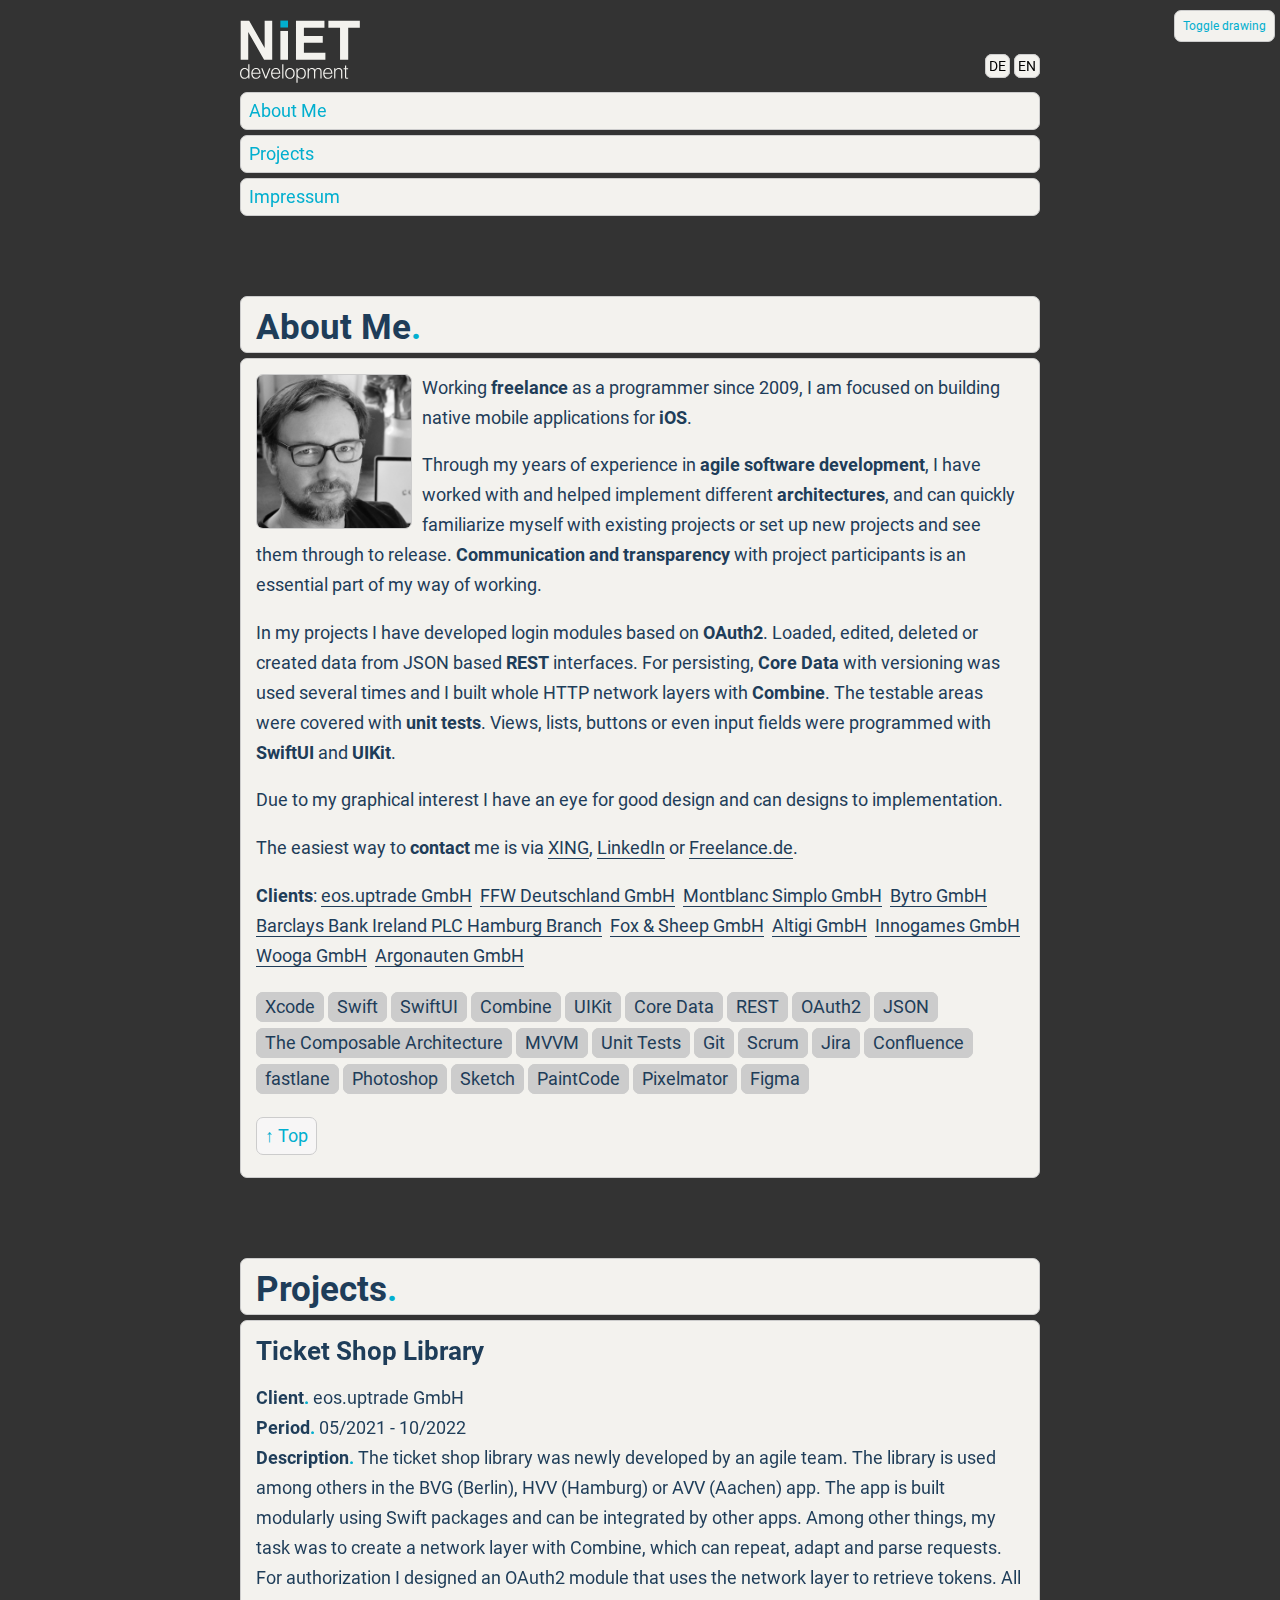
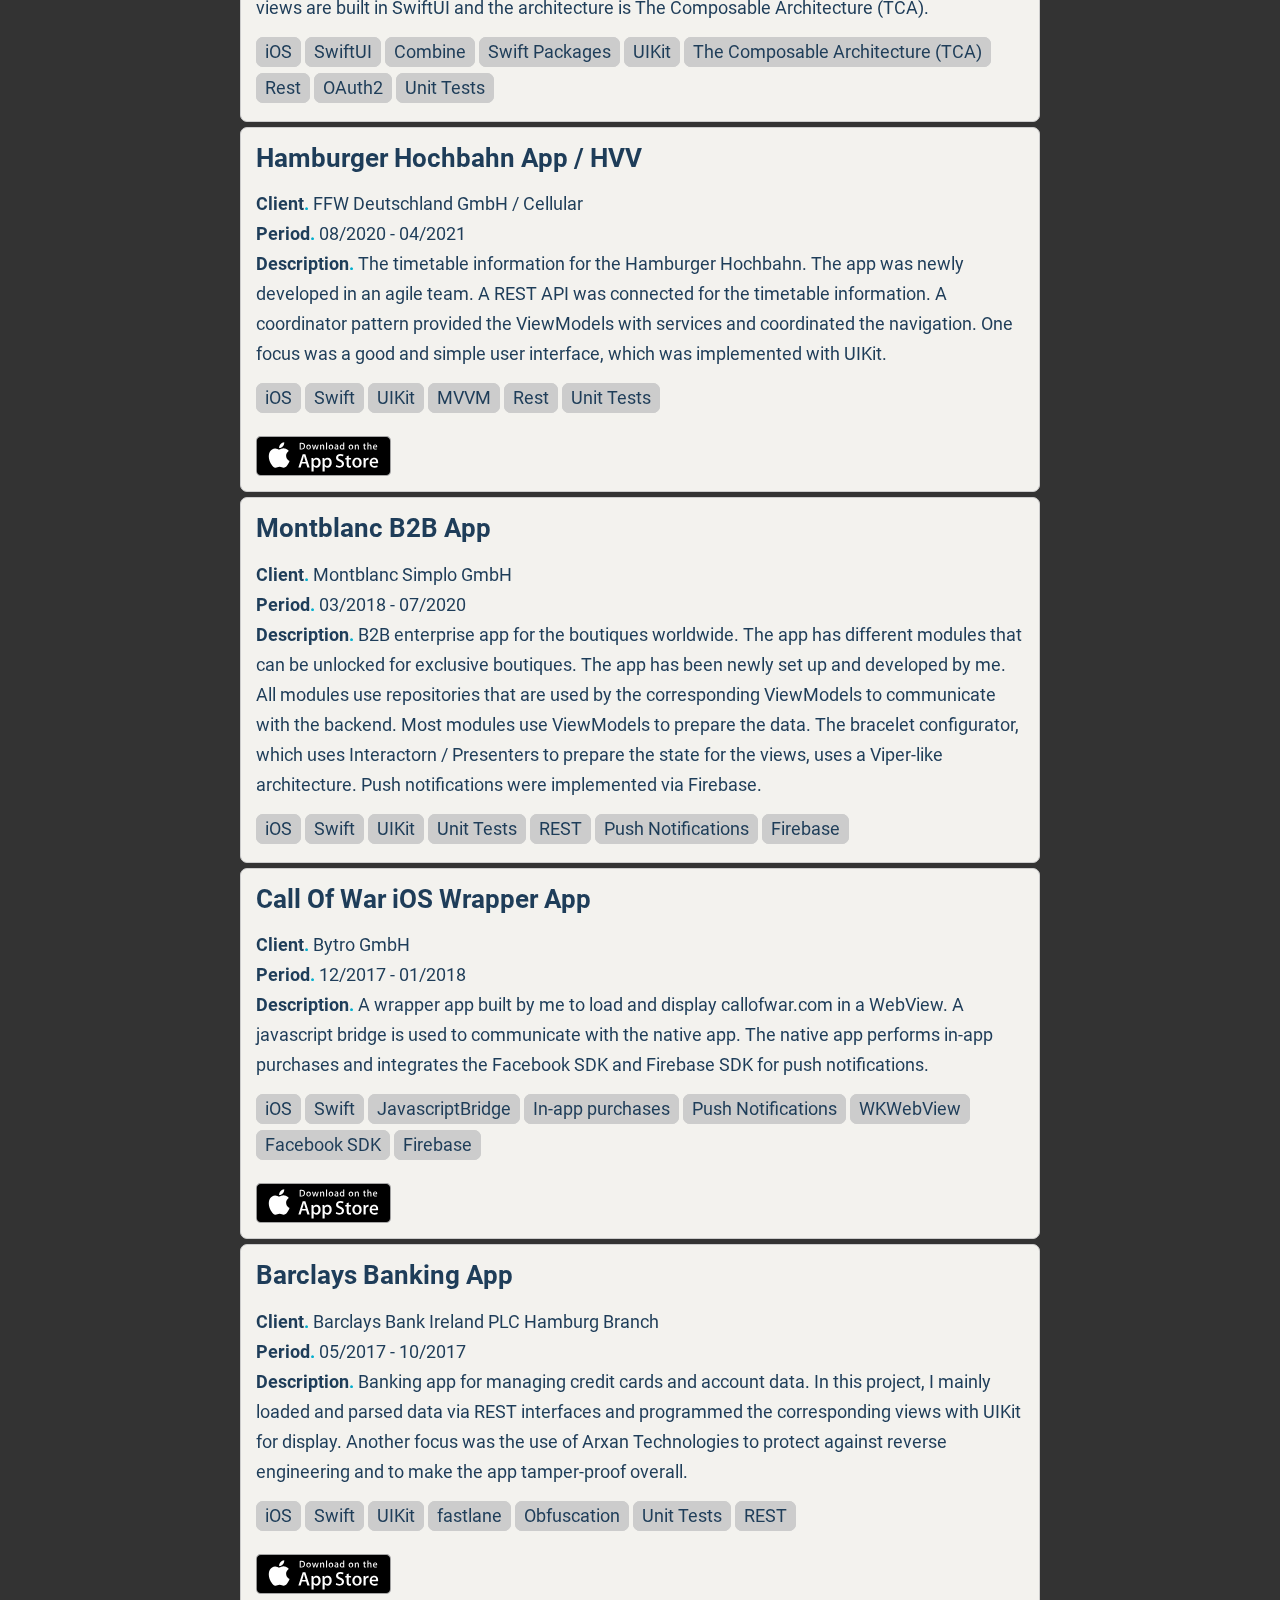
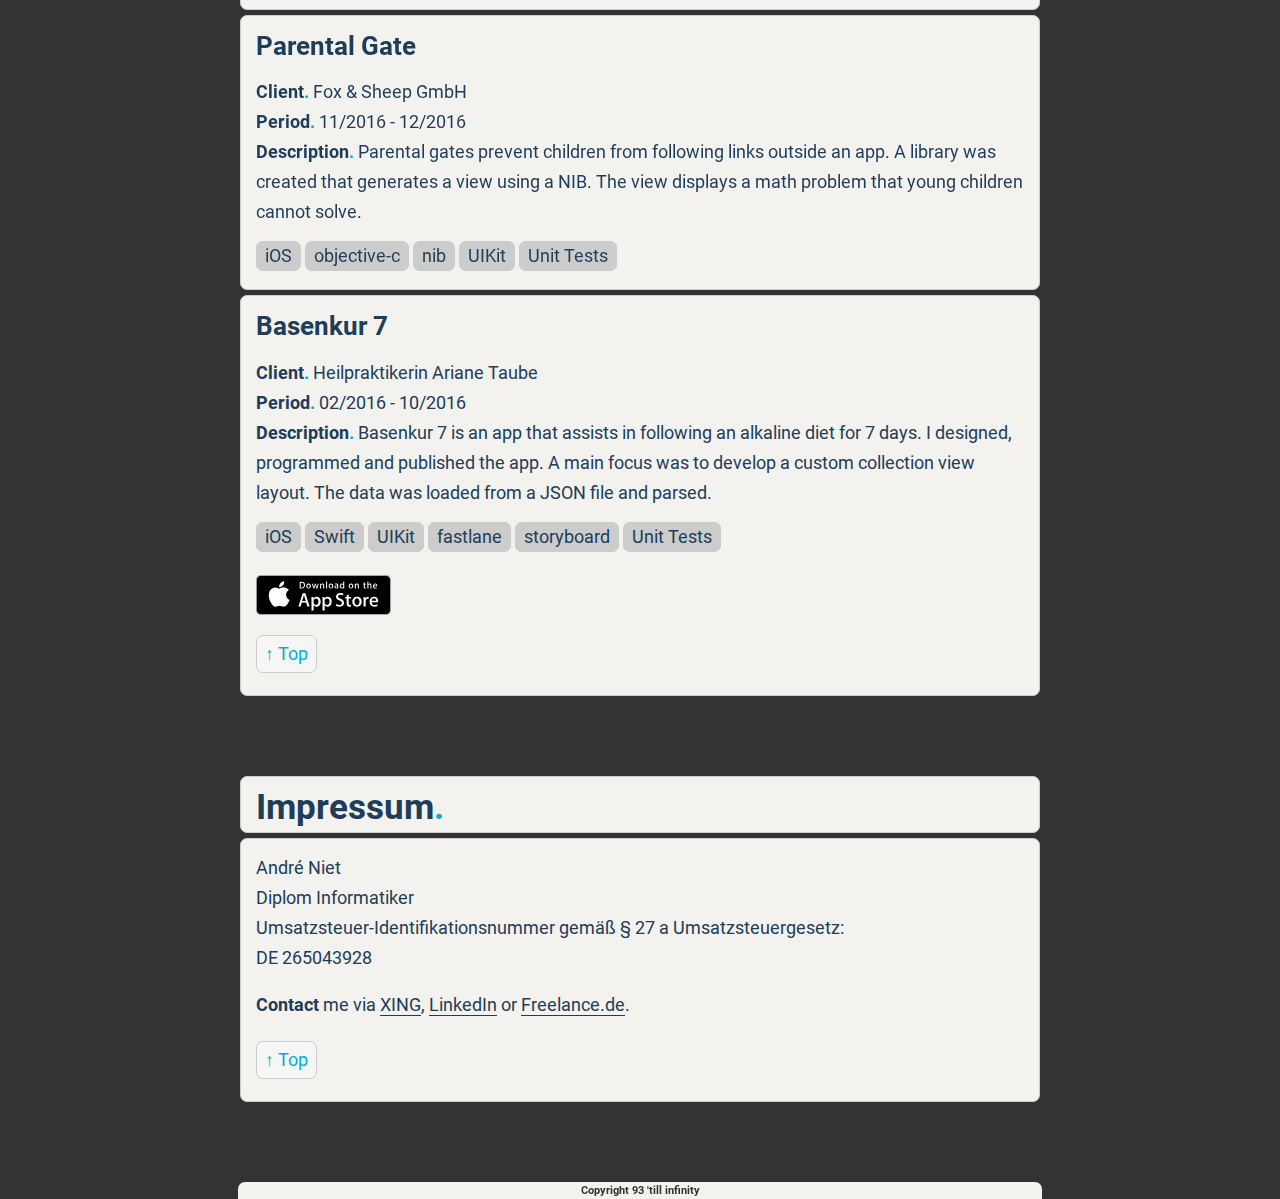
==== index_en.html @ 19b7b57a "Complete website commit" ====
<!DOCTYPE html>
<html lang="en">
    <head>
        <meta charset="UTF-8" />
        <meta name="viewport" content="width=device-width, initial-scale=1, maximum-scale=1, user-scalable = no" />
        <meta name="format-detection" content="telephone=no"/>
        <meta http-equiv="Cache-Control" content="no-cache, no-store, must-revalidate" />
        <meta http-equiv="Pragma" content="no-cache" />
        <meta http-equiv="Expires" content="0" />
        <title>André Niet - iOS Developer - Freelancer</title>
        <script src="javascript/mdetect.js"></script>
        <script src="javascript/modernizr.js"></script>
        <script src="javascript/mywebsite.js"></script>
        <link rel="stylesheet" media="screen" href="css/normalize.css" />
        <link rel="stylesheet" media="screen" href="css/main2023.css" />
        <link rel="apple-touch-icon" sizes="180x180" href="favicon/apple-touch-icon.png">
        <link rel="icon" type="image/png" sizes="32x32" href="favicon/favicon-32x32.png">
        <link rel="icon" type="image/png" sizes="16x16" href="favicon/favicon-16x16.png">
        <link rel="manifest" href="favicon/site.webmanifest">
    </head>
    <body>
        <div id="bg">
            <div id="hcenter_bg">
                <img src="img/background_wheelie.jpg" alt="Background image with skateboarder" />
            </div>
        </div>
        <canvas></canvas>

        <div id="content">
            <a href="#" id="toggle_drawing_button" class="border">Toggle drawing</a>
            <div id="main">
                <a href="index.html">
                    <div id="logo"><img src="./img/logo-andre-niet.svg" alt="Logo André Niet" /></div>
                </a>
                <div id="icons">
                    <a href="./index.html"> <span class="icon border language">DE</span></a>
                    <a href="./index_en.html"> <span class="icon border language">EN</span></a>
                </div>
                <nav>
                    <ul>
                        <li><a href="#about_me" class="main_button border">About Me</a></li>
                        <li><a href="#projects" class="main_button border">Projects</a></li>
                        <li><a href="#impressum" class="main_button border">Impressum</a></li>
                    </ul>
                </nav>
                <div id="sections">
                    <section id="about_me" class="border">
                        <h1>About Me<span class="blue">.</span></h1>
                    </section>
                    <div class="content border">
                        <div><img class="photo border" src="img/photo.jpg" alt="Photo" /></div>
                        Working <b>freelance</b> as a programmer since 2009, I am focused on building native mobile applications for <b>iOS</b>.
                        <p>
                            Through my years of experience in <b>agile software development</b>, I have worked with and helped implement different <b>architectures</b>, and can quickly familiarize myself with existing projects or set up new projects and see them through to release. <b>Communication and transparency</b> with project participants is an essential part of my way of working.
                        </p>
                        <p></p>
                       In my projects I have developed login modules based on <b>OAuth2</b>. Loaded, edited, deleted or created data from JSON based <b>REST</b> interfaces. For persisting, <b>Core Data</b> with versioning was used several times and I built whole HTTP network layers with <b>Combine</b>. The testable areas were covered with <b>unit tests</b>. Views, lists, buttons or even input fields were programmed with <B>SwiftUI</B> and <b>UIKit</b>.
                       <p>Due to my graphical interest I have an eye for good design and can designs to implementation.</p>
                       <p>The easiest way to <b>contact</b> me is via <a href="https://www.xing.com/profile/Andre_Niet" target="blank">XING</a>, <a href="https://www.linkedin.com/in/andré-niet/" target="blank">LinkedIn</a> or <a href="https://www.freelance.de/Freiberufler/124877-iOS-Developer" target="blank">Freelance.de</a>.</p>
                        <p>
                            <b>Clients</b>: <a href="https://www.eos-uptrade.de/" target="blank">eos.uptrade GmbH</a>&nbsp; <a href="https://ffw.com/" target="blank">FFW Deutschland GmbH</a>&nbsp;
                            <a href="https://www.montblanc.com/" target="blank">Montblanc Simplo GmbH</a>&nbsp; <a href="https://www.bytro.com/" target="blank">Bytro GmbH</a>&nbsp;
                            <a href="https://www.barclaycard.de/" target="blank">Barclays Bank Ireland PLC Hamburg Branch</a>&nbsp; <a href="https://www.foxandsheep.com/" target="blank">Fox & Sheep GmbH</a>&nbsp;
                            <a href="https://www.goodgamestudios.com/" target="blank">Altigi GmbH</a>&nbsp; <a href="https://www.innogames.de" target="blank">Innogames GmbH</a>&nbsp;
                            <a href="https://www.wooga.de" target="blank">Wooga GmbH</a>&nbsp; <a href="https://www.argonauten.de" target="_blank">Argonauten GmbH</a>&nbsp;
                        </p>

                        <p class="line-height-tags">
                            <span class="tag border">Xcode</span>
                            <span class="tag border">Swift</span>
                            <span class="tag border">SwiftUI</span>
                            <span class="tag border">Combine</span>
                            <span class="tag border">UIKit</span>
                            <span class="tag border">Core Data</span>
                            <span class="tag border">REST</span>
                            <span class="tag border">OAuth2</span>
                            <span class="tag border">JSON</span>
                            <span class="tag border">The Composable Architecture</span>
                            <span class="tag border">MVVM</span>
                            <span class="tag border">Unit Tests</span>
                            <span class="tag border">Git</span>
                            <span class="tag border">Scrum</span>
                            <span class="tag border">Jira</span>
                            <span class="tag border">Confluence</span>
                            <span class="tag border">fastlane</span>
                            <span class="tag border">Photoshop</span>
                            <span class="tag border">Sketch</span>
                            <span class="tag border">PaintCode</span>
                            <span class="tag border">Pixelmator</span>
                            <span class="tag border">Figma</span>
                        </p>

                        <div class="back_nav">
                            <a href="#" class="back_button border">&uarr; Top</a>
                        </div>
                    </div>

                    <section id="projects" class="border">
                        <h1>Projects<span class="blue">.</span></h1>
                    </section>
                    <div class="content border">
                        <h2>Ticket Shop Library</h2>
                        <p></p>
                        <div>
                            <b>Client<span class="blue">.</span></b> eos.uptrade GmbH
                        </div>
                        <div>
                            <b>Period<span class="blue">.</span></b> 05/2021 - 10/2022
                        </div>
                        <div>
                            <b>Description<span class="blue">.</span></b> The ticket shop library was newly developed by an agile team. The library is used among others in the BVG (Berlin), HVV (Hamburg) or AVV (Aachen) app. The app is built modularly using Swift packages and can be integrated by other apps. Among other things, my task was to create a network layer with Combine, which can repeat, adapt and parse requests. For authorization I designed an OAuth2 module that uses the network layer to retrieve tokens. All views are built in SwiftUI and the architecture is The Composable Architecture (TCA). 
                        </div>
                        <span class="line-height-tags">
                            <span class="tag border">iOS</span>
                            <span class="tag border">SwiftUI</span>
                            <span class="tag border">Combine</span>
                            <span class="tag border">Swift Packages</span>
                            <span class="tag border">UIKit</span>
                            <span class="tag border">The Composable Architecture (TCA)</span>
                            <span class="tag border">Rest</span>
                            <span class="tag border">OAuth2</span>
                            <span class="tag border">Unit Tests</span>
                        </span>
                    </div>
                    <div class="content border">
                        <h2>Hamburger Hochbahn App / HVV</h2>
                        <p></p>
                        <div>
                            <b>Client<span class="blue">.</span></b> FFW Deutschland GmbH / Cellular
                        </div>
                        <div>
                            <b>Period<span class="blue">.</span></b> 08/2020 - 04/2021
                        </div>
                        <div>
                            <b>Description<span class="blue">.</span></b> The timetable information for the Hamburger Hochbahn. The app was newly developed in an agile team. A REST API was connected for the timetable information. A coordinator pattern provided the ViewModels with services and coordinated the navigation. One focus was a good and simple user interface, which was implemented with UIKit.
                        </div>
                        <span class="line-height-tags">
                            <span class="tag border">iOS</span>
                            <span class="tag border">Swift</span>
                            <span class="tag border">UIKit</span>
                            <span class="tag border">MVVM</span>
                            <span class="tag border">Rest</span>
                            <span class="tag border">Unit Tests</span>
                        </span>
                        <a href="https://apps.apple.com/de/app/hvv-hamburg-bus-bahn/id501995569" target="_blank" class="app-store-image">
                            <img src="img/Download_on_the_App_Store_Badge_US-UK_135x40.svg" width="135" height="40" alt="App Store Badge" />
                        </a>
                    </div>
                    <div class="content border">
                        <h2>Montblanc B2B App</h2>
                        <p></p>
                        <div>
                            <b>Client<span class="blue">.</span></b> Montblanc Simplo GmbH
                        </div>
                        <div>
                            <b>Period<span class="blue">.</span></b> 03/2018 - 07/2020
                        </div>
                        <div>
                            <b>Description<span class="blue">.</span></b> B2B enterprise app for the boutiques worldwide. The app has different modules that can be unlocked for exclusive boutiques. The app has been newly set up and developed by me. All modules use repositories that are used by the corresponding ViewModels to communicate with the backend. Most modules use ViewModels to prepare the data. The bracelet configurator, which uses Interactorn / Presenters to prepare the state for the views, uses a Viper-like architecture. Push notifications were implemented via Firebase.
                        </div>
                        <span class="line-height-tags">
                            <span class="tag border">iOS</span>
                            <span class="tag border">Swift</span>
                            <span class="tag border">UIKit</span>
                            <span class="tag border">Unit Tests</span>
                            <span class="tag border">REST</span>
                            <span class="tag border">Push Notifications</span>
                            <span class="tag border">Firebase</span>
                        </span>
                    </div>
                    <div class="content border">
                        <h2>Call Of War iOS Wrapper App</h2>
                        <p></p>
                        <div>
                            <b>Client<span class="blue">.</span></b> Bytro GmbH
                        </div>
                        <div>
                            <b>Period<span class="blue">.</span></b> 12/2017 - 01/2018
                        </div>
                        <div>
                            <b>Description<span class="blue">.</span></b> A wrapper app built by me to load and display callofwar.com in a WebView. A javascript bridge is used to communicate with the native app. The native app performs in-app purchases and integrates the Facebook SDK and Firebase SDK for push notifications.
                        </div>
                        <span class="line-height-tags">
                            <span class="tag border">iOS</span>
                            <span class="tag border">Swift</span>
                            <span class="tag border">JavascriptBridge</span>
                            <span class="tag border">In-app purchases</span>
                            <span class="tag border">Push Notifications</span>
                            <span class="tag border">WKWebView</span>
                            <span class="tag border">Facebook SDK</span>
                            <span class="tag border">Firebase</span>
                        </span>
                        <a href="https://apps.apple.com/gb/app/call-of-war-1942-multiplayer/id1331030677" target="_blank" class="app-store-image">
                            <img src="img/Download_on_the_App_Store_Badge_US-UK_135x40.svg" width="135" height="40" alt="App Store Badge" />
                        </a>
                    </div>
                    <div class="content border">
                        <h2>Barclays Banking App</h2>
                        <p></p>
                        <div>
                            <b>Client<span class="blue">.</span></b> Barclays Bank Ireland PLC Hamburg Branch
                        </div>
                        <div>
                            <b>Period<span class="blue">.</span></b> 05/2017 - 10/2017
                        </div>
                        <div>
                            <b>Description<span class="blue">.</span></b> Banking app for managing credit cards and account data. In this project, I mainly loaded and parsed data via REST interfaces and programmed the corresponding views with UIKit for display. Another focus was the use of Arxan Technologies to protect against reverse engineering and to make the app tamper-proof overall.
                        </div>
                        <span class="line-height-tags">
                            <span class="tag border">iOS</span>
                            <span class="tag border">Swift</span>
                            <span class="tag border">UIKit</span>
                            <span class="tag border">fastlane</span>
                            <span class="tag border">Obfuscation</span>
                            <span class="tag border">Unit Tests</span>
                            <span class="tag border">REST</span>
                        </span>
                        <a href="https://apps.apple.com/de/app/barclays-privatkunden/id868737672" target="_blank" class="app-store-image">
                            <img src="img/Download_on_the_App_Store_Badge_US-UK_135x40.svg" width="135" height="40" alt="App Store Badge" />
                        </a>
                    </div>
                    <div class="content border">
                        <h2>Parental Gate</h2>
                        <p></p>
                        <div>
                            <b>Client<span class="blue">.</span></b> Fox & Sheep GmbH
                        </div>
                        <div>
                            <b>Period<span class="blue">.</span></b> 11/2016 - 12/2016
                        </div>
                        <div>
                            <b>Description<span class="blue">.</span></b> Parental gates prevent children from following links outside an app. A library was created that generates a view using a NIB. The view displays a math problem that young children cannot solve.
                        </div>
                        <span class="line-height-tags">
                            <span class="tag border">iOS</span>
                            <span class="tag border">objective-c</span>
                            <span class="tag border">nib</span>
                            <span class="tag border">UIKit</span>
                            <span class="tag border">Unit Tests</span>
                        </span>
                    </div>
                    <div class="content border">
                        <h2>Basenkur 7</h2>
                        <p></p>
                        <div>
                            <b>Client<span class="blue">.</span></b> Heilpraktikerin Ariane Taube
                        </div>
                        <div>
                            <b>Period<span class="blue">.</span></b> 02/2016 - 10/2016
                        </div>
                        <div>
                            <b>Description<span class="blue">.</span></b> Basenkur 7 is an app that assists in following an alkaline diet for 7 days. I designed, programmed and published the app. A main focus was to develop a custom collection view layout. The data was loaded from a JSON file and parsed.
                        </div>
                        <span class="line-height-tags">
                            <span class="tag border">iOS</span>
                            <span class="tag border">Swift</span>
                            <span class="tag border">UIKit</span>
                            <span class="tag border">fastlane</span>
                            <span class="tag border">storyboard</span>
                            <span class="tag border">Unit Tests</span>
                        </span>
                        <a href="https://itunes.apple.com/de/app/basenkur-7/id1143536362?mt=8" target="_blank" class="app-store-image">
                            <img src="img/Download_on_the_App_Store_Badge_US-UK_135x40.svg" width="135" height="40" alt="App Store Badge" />
                        </a>
                        <div class="back_nav">
                            <a href="#" class="back_button border">&uarr; Top</a>
                        </div>
                    </div>
                    <section id="impressum" class="border">
                        <h1>Impressum<span class="blue">.</span></h1>
                    </section>
                    <div class="content border">
                        André Niet<br />
                        Diplom Informatiker<br />
                        Umsatzsteuer-Identifikationsnummer gemäß § 27 a Umsatzsteuergesetz:<br />
                        DE 265043928<br />
                        <p><b>Contact</b> me via <a href="https://www.xing.com/profile/Andre_Niet" target="blank">XING</a>, <a href="https://www.linkedin.com/in/andré-niet/" target="blank">LinkedIn</a> or <a href="https://www.freelance.de/Freiberufler/124877-iOS-Developer" target="blank">Freelance.de</a>.</p>
                        <div class="back_nav">
                            <a href="#" class="back_button border">&uarr; Top</a>
                        </div>
                    </div>
                    <div class="fill_up"></div>
                </div>
            </div>
        </div>
        <footer>
            <div>Copyright 93 'till infinity</div>
        </footer>
    </body>
</html>
---- css/main2023.css ----
/* roboto-regular - latin */
@font-face {
  font-family: 'Roboto';
  font-style: normal;
  font-weight: 400;
  src: local(''),
       url('../fonts/roboto-v30-latin-regular.woff2') format('woff2'), /* Chrome 26+, Opera 23+, Firefox 39+ */
       url('../fonts/roboto-v30-latin-regular.woff') format('woff'); /* Chrome 6+, Firefox 3.6+, IE 9+, Safari 5.1+ */
}
/* roboto-700 - latin */
@font-face {
  font-family: 'Roboto';
  font-style: normal;
  font-weight: 700;
  src: local(''),
       url('../fonts/roboto-v30-latin-700.woff2') format('woff2'), /* Chrome 26+, Opera 23+, Firefox 39+ */
       url('../fonts/roboto-v30-latin-700.woff') format('woff'); /* Chrome 6+, Firefox 3.6+, IE 9+, Safari 5.1+ */
}

html, body {
	font-family: -apple-system, BlinkMacSystemFont, "Roboto", sans-serif;
	font-size: 105%;
	margin: 0;
	padding: 0;
	color: #1e3d59; 
	background-color: #333;
	scroll-behavior: smooth;
}

body {
	min-height: 100%;
	height: 100%;	
	display: none;
	text-align: center;
}

body.show {
	display: block;
}


ul, h1, h2, h3 {
	margin: 0;
	padding: 0;
}

h1, h2, h3 {
	font-weight: 600;
}

h3 {
	color: #02AFCF;
}

li {
	list-style: none;	
}   

a {
	text-decoration: none;
	white-space:nowrap;
}  

nav {
	position: relative;
	display: block;
	margin-top: 0px;
}

canvas {
	position: fixed;
	display: block;
	top: 0px;
	left: 0px;
}

hr {
	clear: left;
    border-top: 1px solid #CCCCCC;
    border-bottom: 1px solid #F2F2F2;
    border-width: 1px 0;
}

/***********/
/* Layout  */
/***********/

#bg {
	position:fixed;
	top:0;
	left:0;
	overflow:hidden;
	width:100%;
	height:100%;
}

#hcenter_bg {
	position:absolute;
	overflow:hidden;
	width:200%;
	height:100%;
	left:-50%;
}

#bg img {
	display:block;
	padding:0;
	margin:0;
	border:0;
	min-width:50%;
	min-height: 100%;
	margin: 0 auto;
	-ms-interpolation-mode:bicubic;
}


/*.fill_up {
	position: relative;
	margin-top: 100%;
	
}*/

#content {
    max-width: 800px;
    margin-left: auto;
    margin-right: auto;
    padding-top: 10px;
    text-align: left;
}

    @media only screen and (max-width: 750px) {
        #content {
            padding: 10px;
        }
    }

#logo img {
	position: relative;
	width: 15%;
	height: auto;
	margin-top: 10px;
}

    @media only screen and (max-width: 750px) {
        #logo img {
            width: 25%;
        }
    }

/***********/
/* UI 	   */
/***********/
.main_button {  
	display: block;
	margin-top: 5px;
	background-color: #f3f2ee;
	cursor: pointer;
	padding: 8px;
	color: #02AFCF;
	font-weight: 500;
	transition: background-color 0.4s ease-out;   
}

.main_button.project_button {
	background-color: #f7f6f6;
	margin-top: 5px;
}

.main_button:hover {
	background-color: #02AFCF;
	color: #f3f2ee;
}

.year {
	float: right;
	color: #f3f2ee;
}

.main_button.selected {
	cursor: default;
}

#toggle_drawing_button {
	display: block;
	position: fixed;
	right: 5px;
	top: 10px;
	background-color: #f3f2ee;
	padding: 8px;
	font-size: 70%;
	color: #02AFCF;
}

.no-canvas #toggle_drawing_button {
	display: none;
}

#toggle_drawing_button:hover {
	background-color: #02AFCF;
	color: #f3f2ee;
}

.content .back_button {
	position: relative;
	margin-bottom: 30px;
	padding: 8px;
	color: #02AFCF;
  	text-shadow: none; /* Prevent inheritance from `body` */
  	background-color: #f7f6f6;
  	border: none;
  	transition: background-color 0.4s ease-out; 
}

.content .back_button:hover {
	border: none;
	text-decoration: none;
	background-color: #02AFCF;
	color: #fff;
}

.content .app-store-image, .content .app-store-image:hover {
	border: none;
	display: block;
	margin-top: 20px;
	height: 40px;
}

.red {
	color: #CF1578;
}

.blue {
	color: #02AFCF;
	
}
.darkgray {
	color: #333;
}

.project-image {
  	transition: opacity 0.3s;
  	opacity: 0;
  	width: 100%;
  	margin-top: 10px;
  	background: #333;
}

.lazy-loaded { 
	opacity: 1; 
}

.project_nav {
	margin-top: 20px;
	margin-bottom: 10px;
	line-height: 100%; 
}

.border, .content .border {
	border-style: solid;
	border-width: 1px;
	border-color: #ccc;
	border-radius: 7px;
}

.photo {
	float: left;
	width: 20%;
	margin-top: 0px;
	margin-right: 10px;
	margin-bottom: 1px;
}

    @media only screen and (max-width: 750px) {
        .photo {
            width: 28%;
        }
    }

.line-height-tags {
	display: block;
	line-height: 36px;
	margin-top: 10px;
}

.tag {
  background-color: #ccc;
  padding: 4px 8px;
  text-align: center;
  white-space:nowrap;
}

/***********/
/* Content */
/***********/
section {
	position: relative;
	margin-top: 80px;
	padding: 15px 15px;
	padding-bottom: 10px;
	line-height: 170%; 
	background-color: #f3f2ee;
}

.content a {
	color: #1E3D59;
	border-bottom: 1px #1f3d59 solid;
	transition: color 0.3s ease-out; 
}

.content a:hover {
	color: #02AFCF;
	border-bottom: 1px #02AFCF solid;
}

footer {
	position: relative;
	background-color: #f3f2ee;
	color: #333;
	max-width: 800px;
	text-align: center;
	font-size: 60%;
	font-weight: 800;
    margin-left: auto;
    margin-right: auto;
    margin-top: 80px;
    padding: 2px;
    border-top-left-radius: 7px;
    border-top-right-radius: 7px;
}

#about_me {
	margin-top: 80px;
}

#sections .content {
	position: relative;
	margin-top: 5px;
	padding: 15px 15px;
	line-height: 170%; 
	background-color: #f3f2ee;
}

.back_nav {
	position: relative;
	margin-top: 25px;
	margin-bottom: 10px;
	font-size: 100%;
	width: 100%;
}

#icons {
	position: relative;
	float: right;
	margin-top: -32px; 
}
@media only screen and (max-width: 750px) {
        #icons {
            margin-top: -32px; 
        }
    }

    #icons a {
    	color: #000;
    	font-size: 90%;
    }

.icon {
	width: 25px;
	height: 25px;
	background-color: #f3f2ee;
	padding: 3px;
}
@media only screen and (max-width: 750px) {
        .icon {
            width: 20px;
            height: 20px;
        }
    }

.icon:hover {
	border-color: #02AFCF;
}

.content a.icon {
	border-bottom: 0;
}

.language {
	font-size: 90%;
}
 

/******************************/
/* Fit page for touch devices */
/******************************/


/*
.mobile .main_button.project_button,
.mobile .main_button.selected,
.mobile .main_button,
.mobile .main_button.selected {
	background-color: #f3f2ee;
	color: #02AFCF;
}
*/

.mobile #content {
	padding: 2%;
}

/*.mobile #bg,
.tablet #bg,*/
.mobile #toggle_drawing_button,
.tablet #toggle_drawing_button {
	display: none;
}
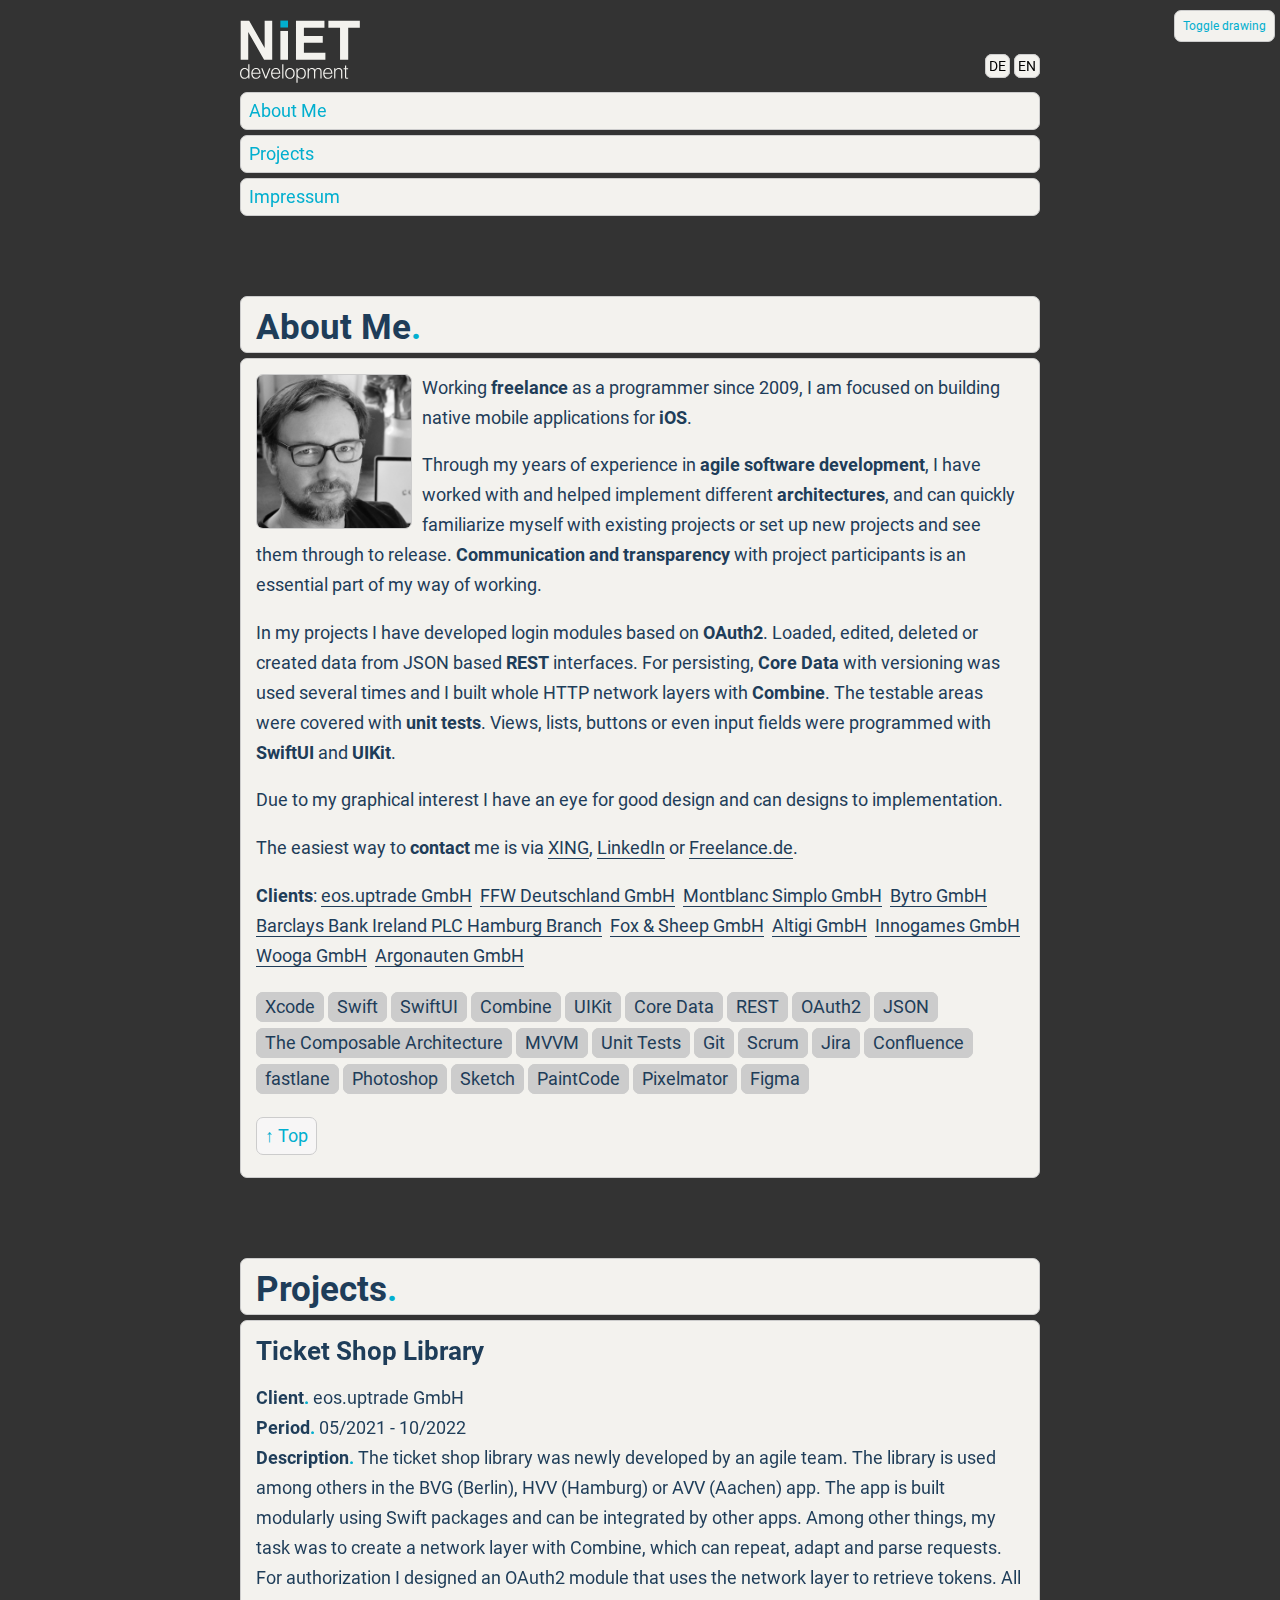
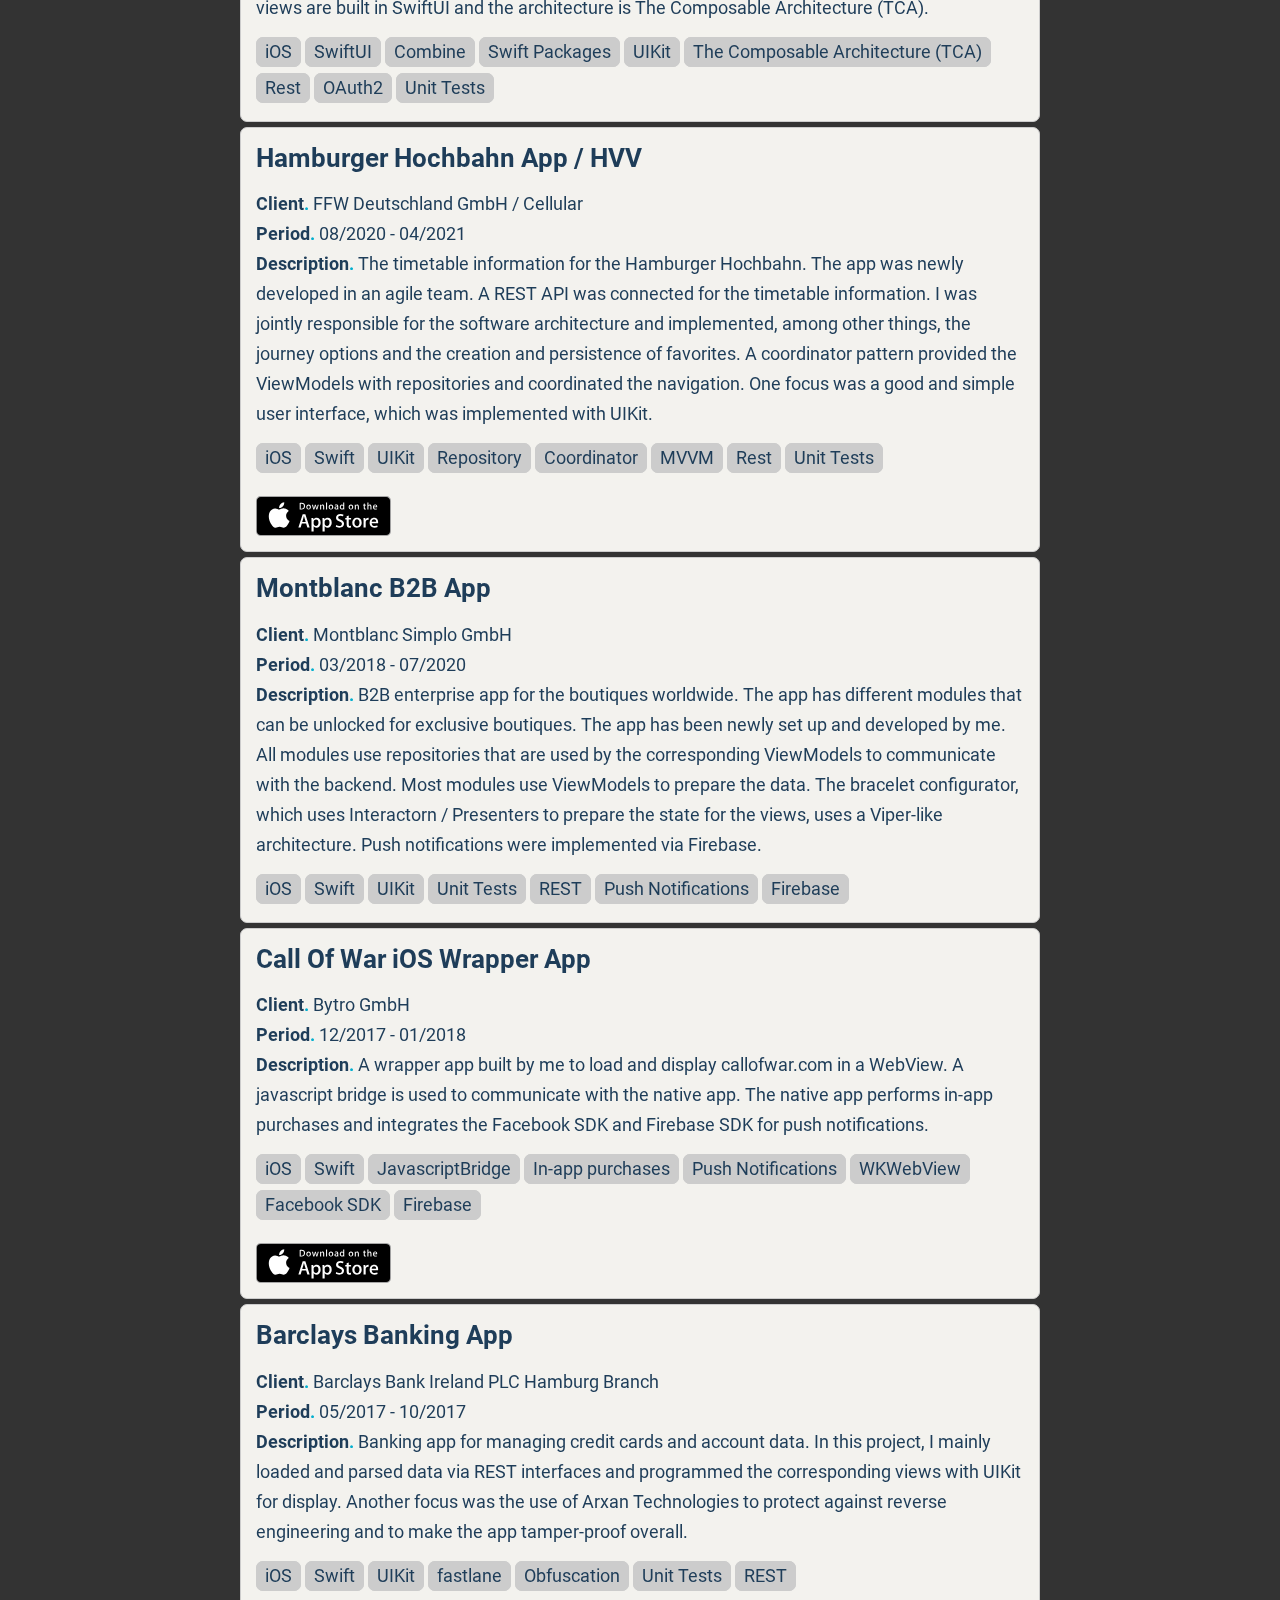
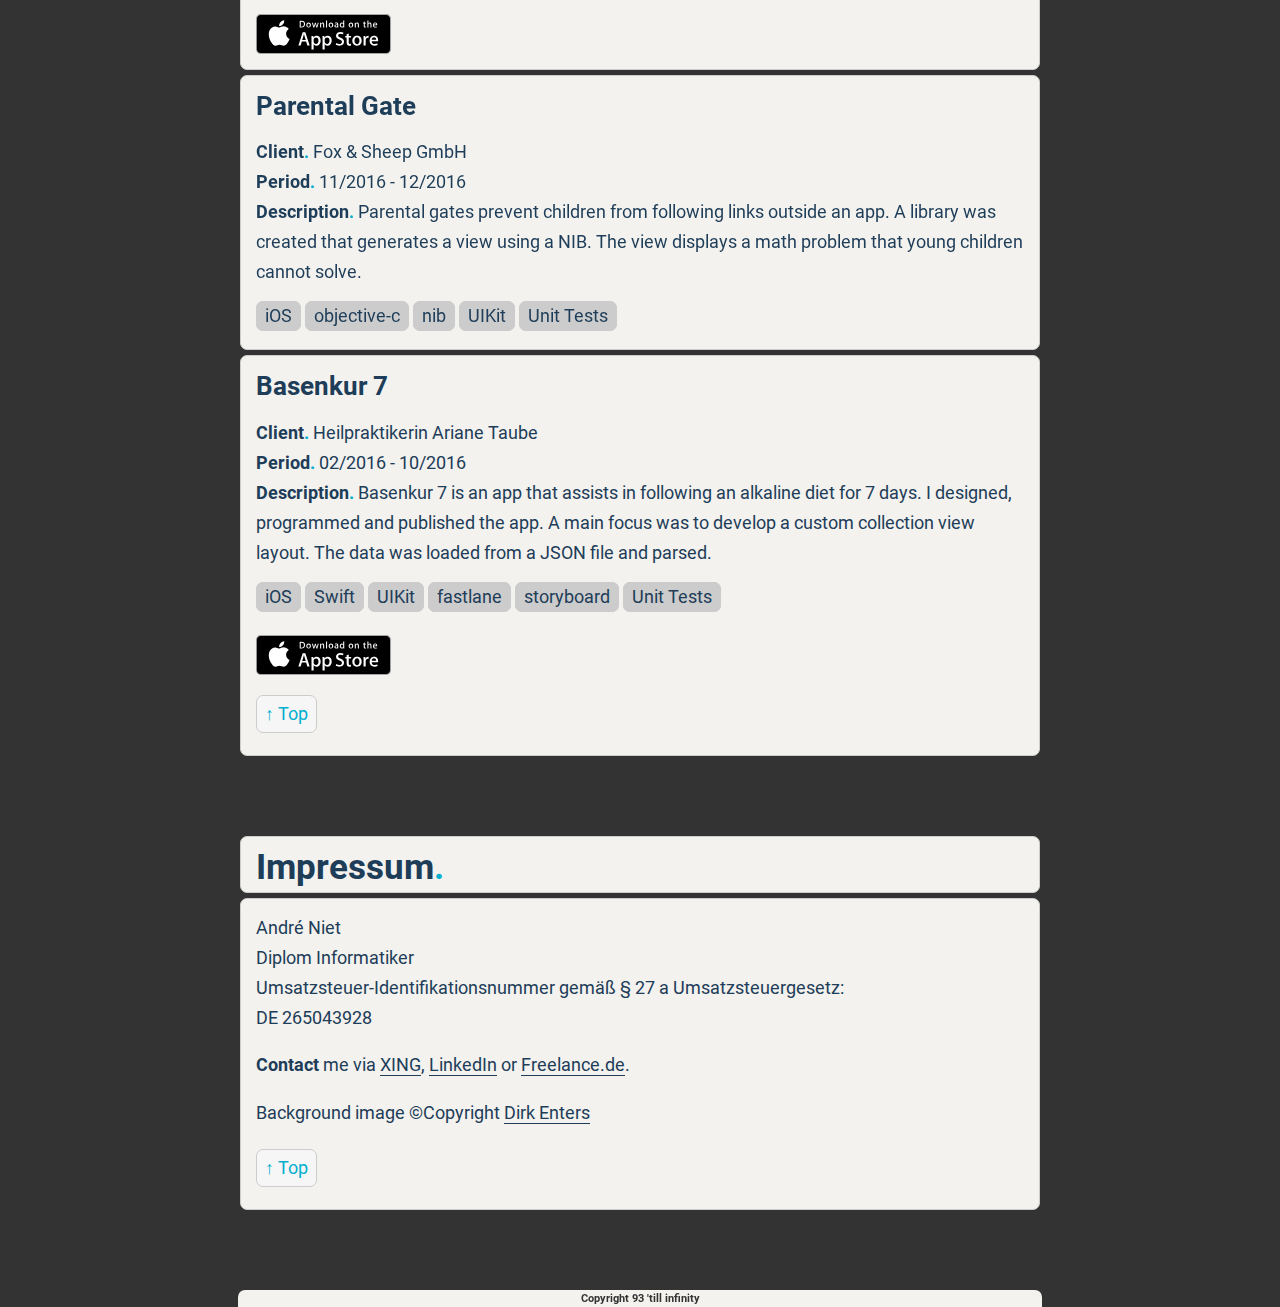
==== commit 1fac49e1: "Text changes" ====
--- a/index_en.html
+++ b/index_en.html
@@ -132,12 +132,14 @@
                             <b>Period<span class="blue">.</span></b> 08/2020 - 04/2021
                         </div>
                         <div>
-                            <b>Description<span class="blue">.</span></b> The timetable information for the Hamburger Hochbahn. The app was newly developed in an agile team. A REST API was connected for the timetable information. A coordinator pattern provided the ViewModels with services and coordinated the navigation. One focus was a good and simple user interface, which was implemented with UIKit.
-                        </div>
-                        <span class="line-height-tags">
-                            <span class="tag border">iOS</span>
-                            <span class="tag border">Swift</span>
-                            <span class="tag border">UIKit</span>
+                            <b>Description<span class="blue">.</span></b> The timetable information for the Hamburger Hochbahn. The app was newly developed in an agile team. A REST API was connected for the timetable information. I was jointly responsible for the software architecture and implemented, among other things, the journey options and the creation and persistence of favorites. A coordinator pattern provided the ViewModels with repositories and coordinated the navigation. One focus was a good and simple user interface, which was implemented with UIKit.
+                        </div>
+                        <span class="line-height-tags">
+                            <span class="tag border">iOS</span>
+                            <span class="tag border">Swift</span>
+                            <span class="tag border">UIKit</span>
+                            <span class="tag border">Repository</span>
+                            <span class="tag border">Coordinator</span>
                             <span class="tag border">MVVM</span>
                             <span class="tag border">Rest</span>
                             <span class="tag border">Unit Tests</span>
@@ -275,6 +277,7 @@
                         Umsatzsteuer-Identifikationsnummer gemäß § 27 a Umsatzsteuergesetz:<br />
                         DE 265043928<br />
                         <p><b>Contact</b> me via <a href="https://www.xing.com/profile/Andre_Niet" target="blank">XING</a>, <a href="https://www.linkedin.com/in/andré-niet/" target="blank">LinkedIn</a> or <a href="https://www.freelance.de/Freiberufler/124877-iOS-Developer" target="blank">Freelance.de</a>.</p>
+                        Background image &copy;Copyright <a href="https://allefarben-foto.com" target="_blank" />Dirk Enters</a>
                         <div class="back_nav">
                             <a href="#" class="back_button border">&uarr; Top</a>
                         </div>
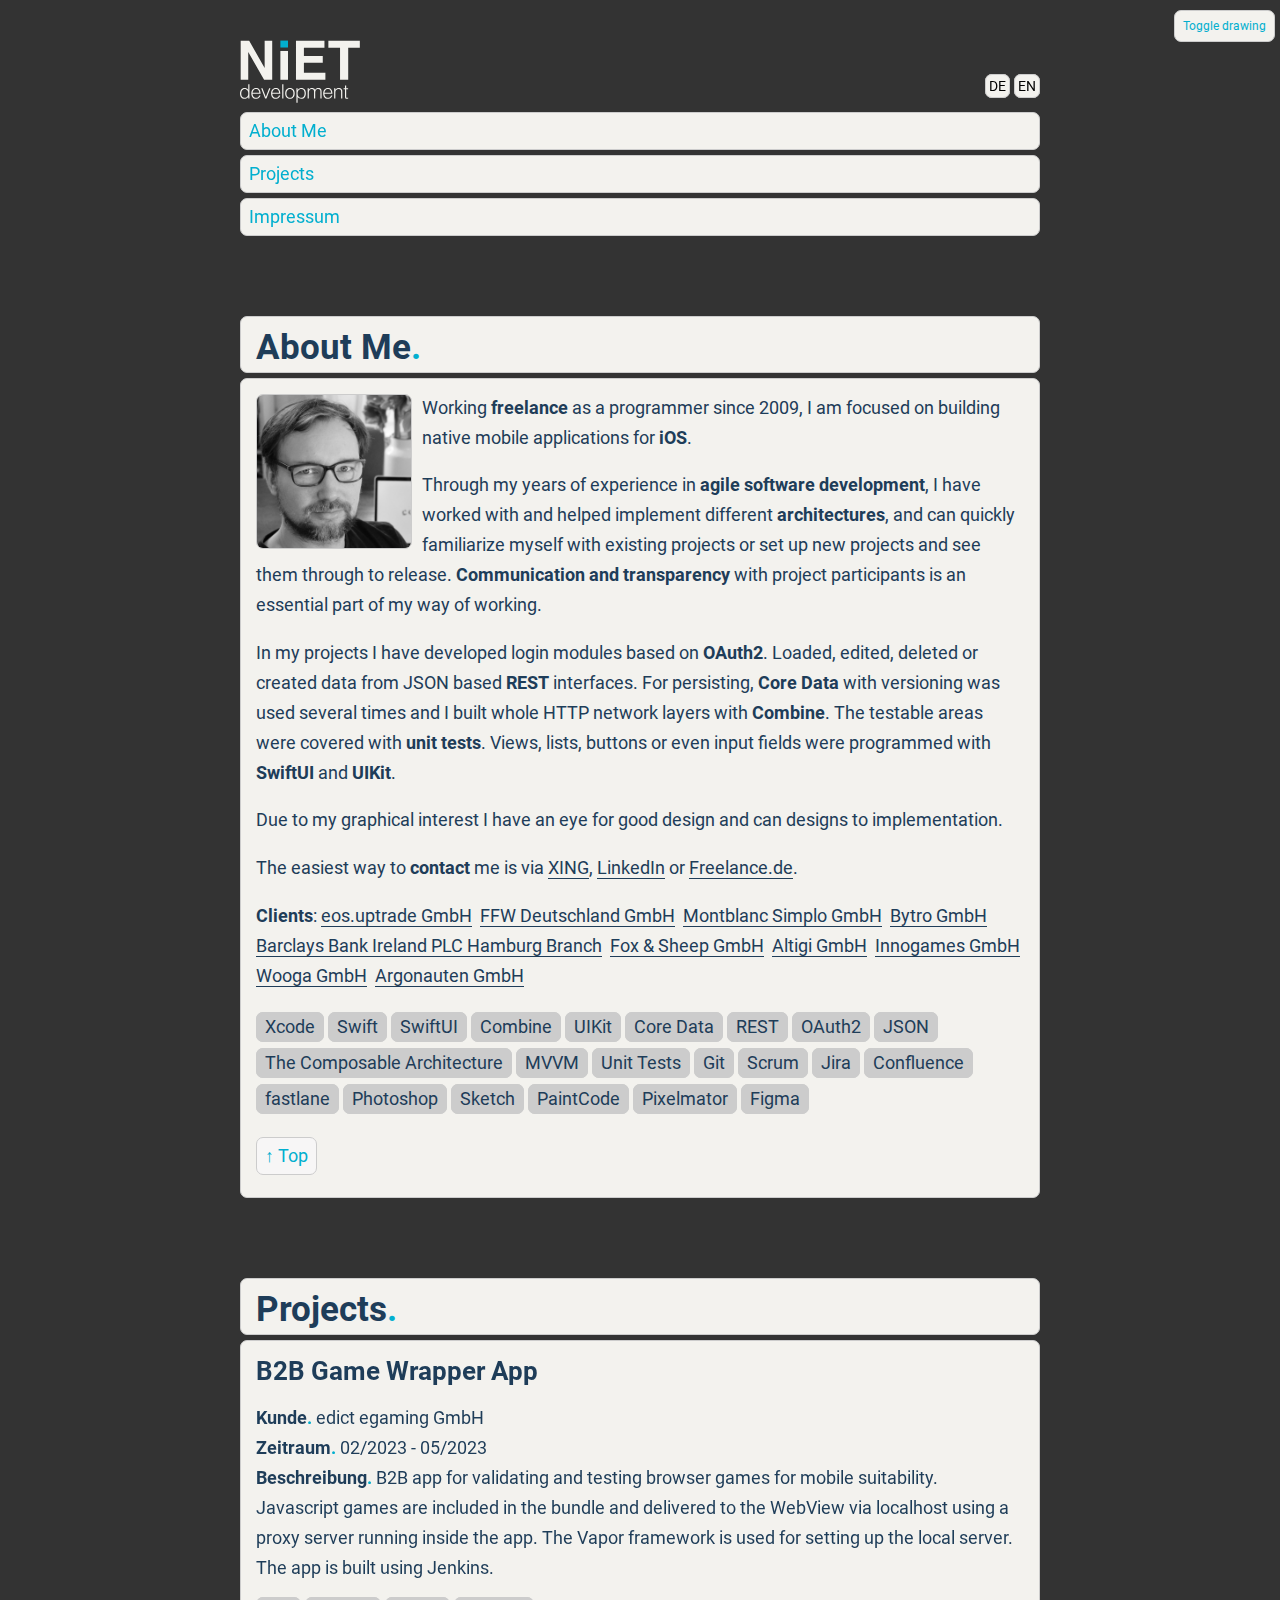
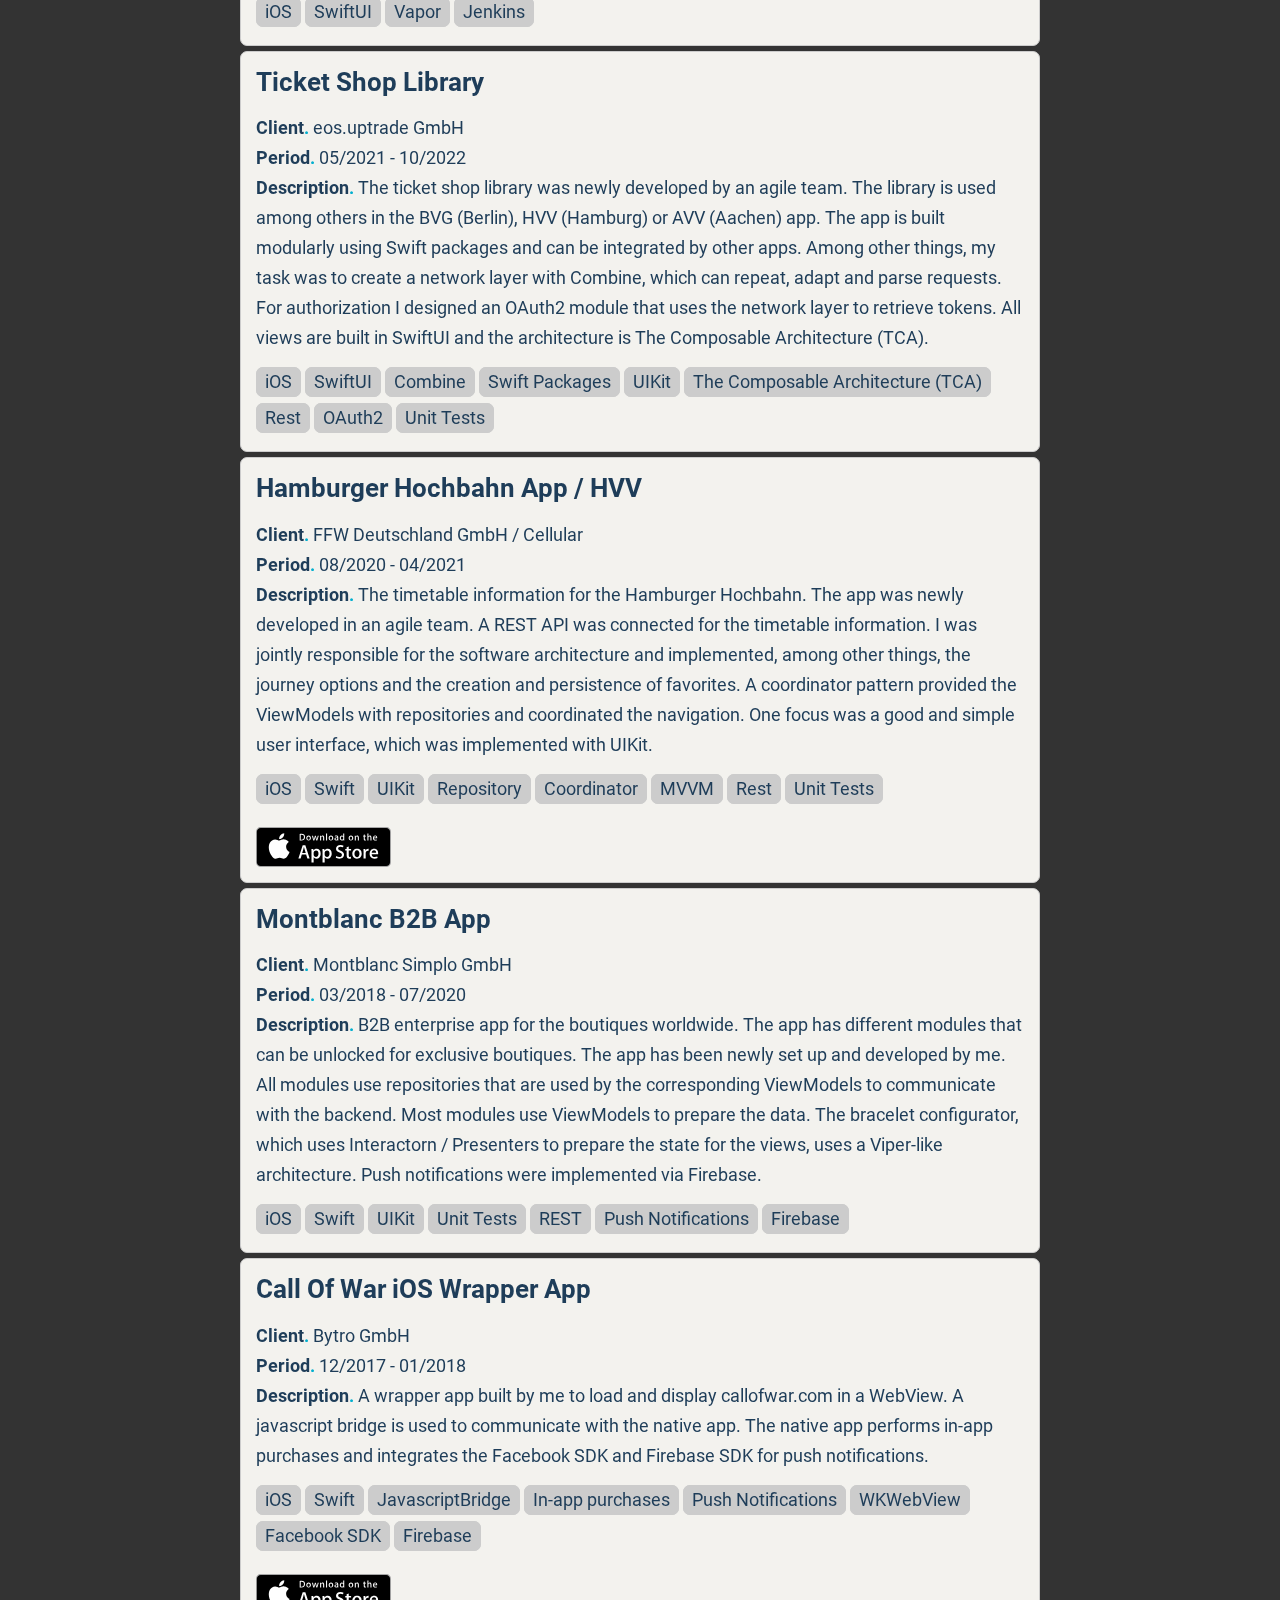
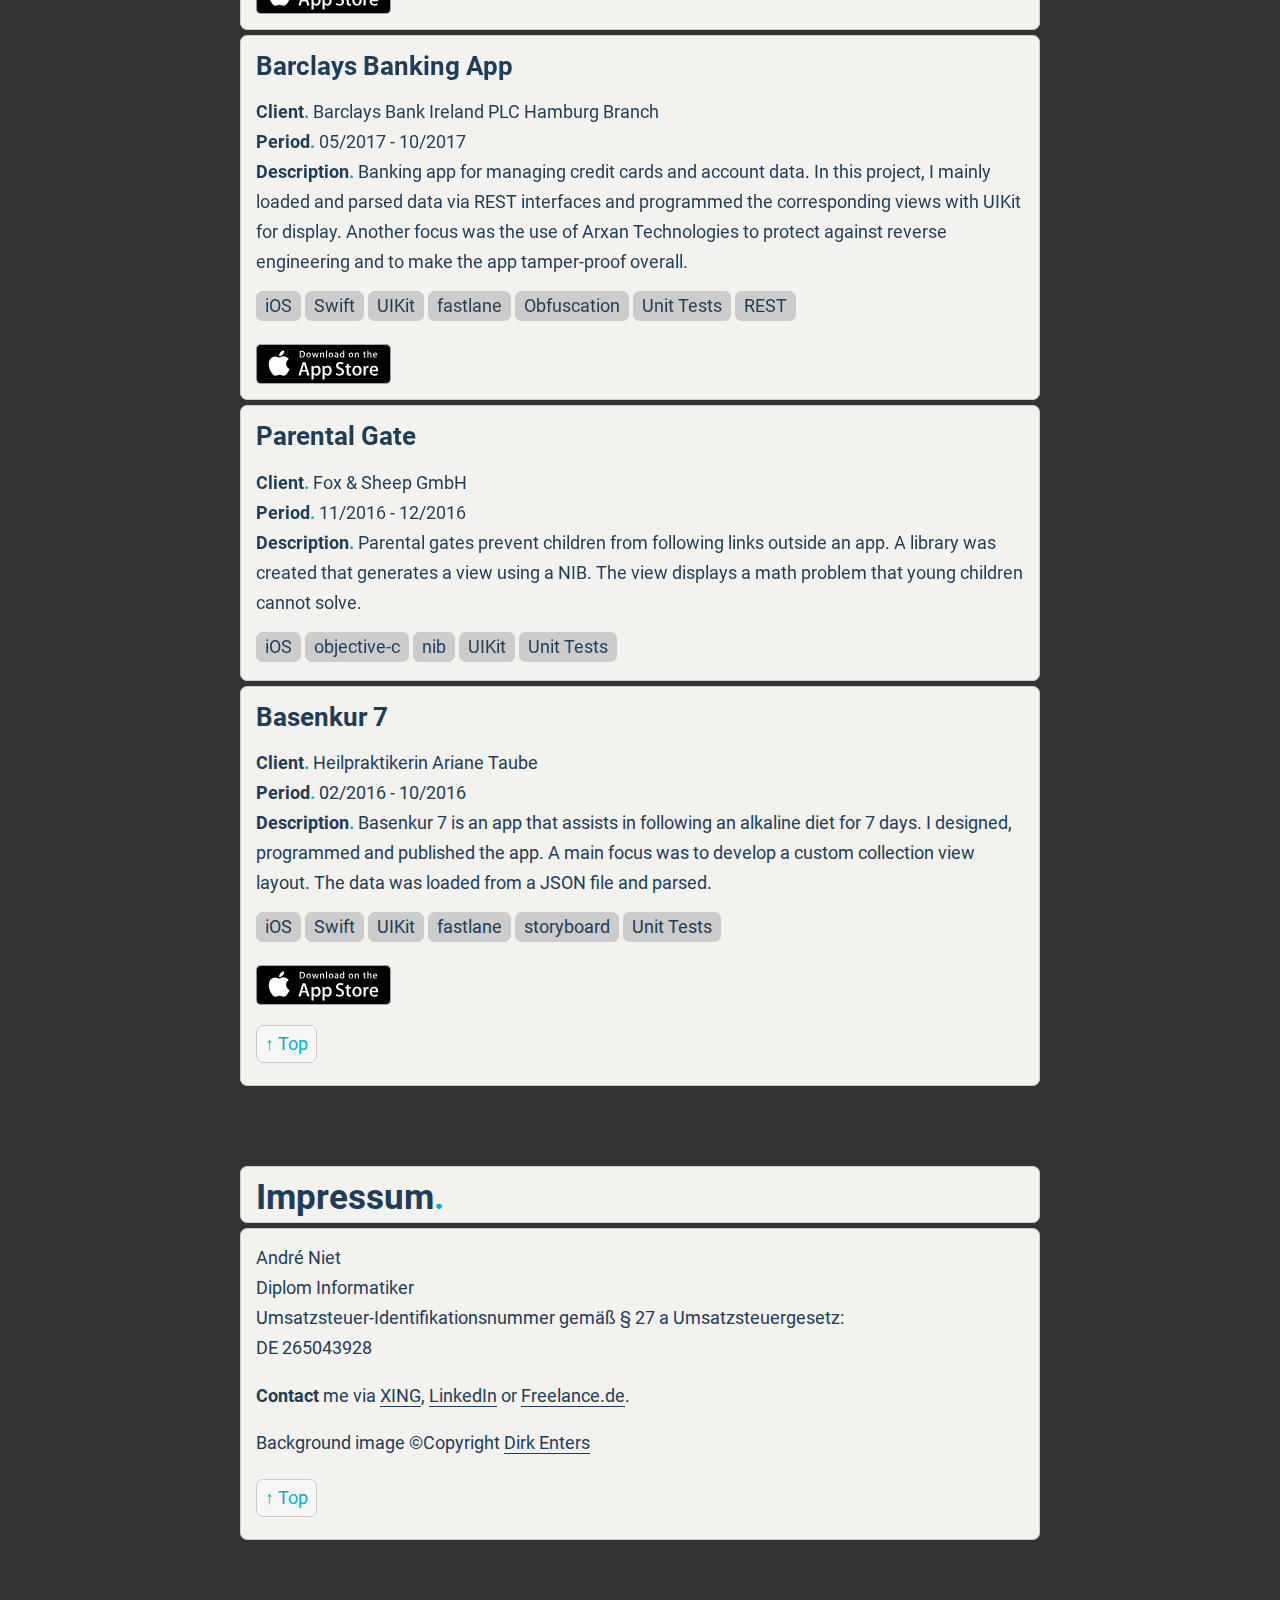
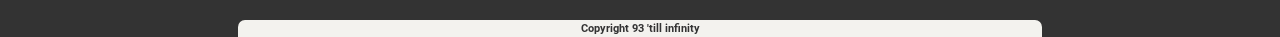
==== commit 3658619a: "Edict project added" ====
--- a/index_en.html
+++ b/index_en.html
@@ -1,6 +1,6 @@
 <!DOCTYPE html>
 <html lang="en">
-    <head>
+    <head>>
         <meta charset="UTF-8" />
         <meta name="viewport" content="width=device-width, initial-scale=1, maximum-scale=1, user-scalable = no" />
         <meta name="format-detection" content="telephone=no"/>
@@ -11,7 +11,7 @@
         <script src="javascript/mdetect.js"></script>
         <script src="javascript/modernizr.js"></script>
         <script src="javascript/mywebsite.js"></script>
-        <link rel="stylesheet" media="screen" href="css/normalize.css" />
+        <link rel="stylesheet" media="screen" href="css/normalize.css" />>
         <link rel="stylesheet" media="screen" href="css/main2023.css" />
         <link rel="apple-touch-icon" sizes="180x180" href="favicon/apple-touch-icon.png">
         <link rel="icon" type="image/png" sizes="32x32" href="favicon/favicon-32x32.png">
@@ -99,6 +99,26 @@
                         <h1>Projects<span class="blue">.</span></h1>
                     </section>
                     <div class="content border">
+                        <h2>B2B Game Wrapper App</h2>
+                        <p></p>
+                        <div>
+                            <b>Kunde<span class="blue">.</span></b> edict egaming GmbH 
+                        </div>
+                        <div>
+                            <b>Zeitraum<span class="blue">.</span></b> 02/2023 - 05/2023
+                        </div>
+                        <div>
+                            <b>Beschreibung<span class="blue">.</span></b> 
+B2B app for validating and testing browser games for mobile suitability. Javascript games are included in the bundle and delivered to the WebView via localhost using a proxy server running inside the app. The Vapor framework is used for setting up the local server. The app is built using Jenkins.
+                        </div>
+                        <span class="line-height-tags">
+                            <span class="tag border">iOS</span>
+                            <span class="tag border">SwiftUI</span>
+                            <span class="tag border">Vapor</span>
+                            <span class="tag border">Jenkins</span>
+                        </span>
+                    </div>
+                    <div class="content border">
                         <h2>Ticket Shop Library</h2>
                         <p></p>
                         <div>
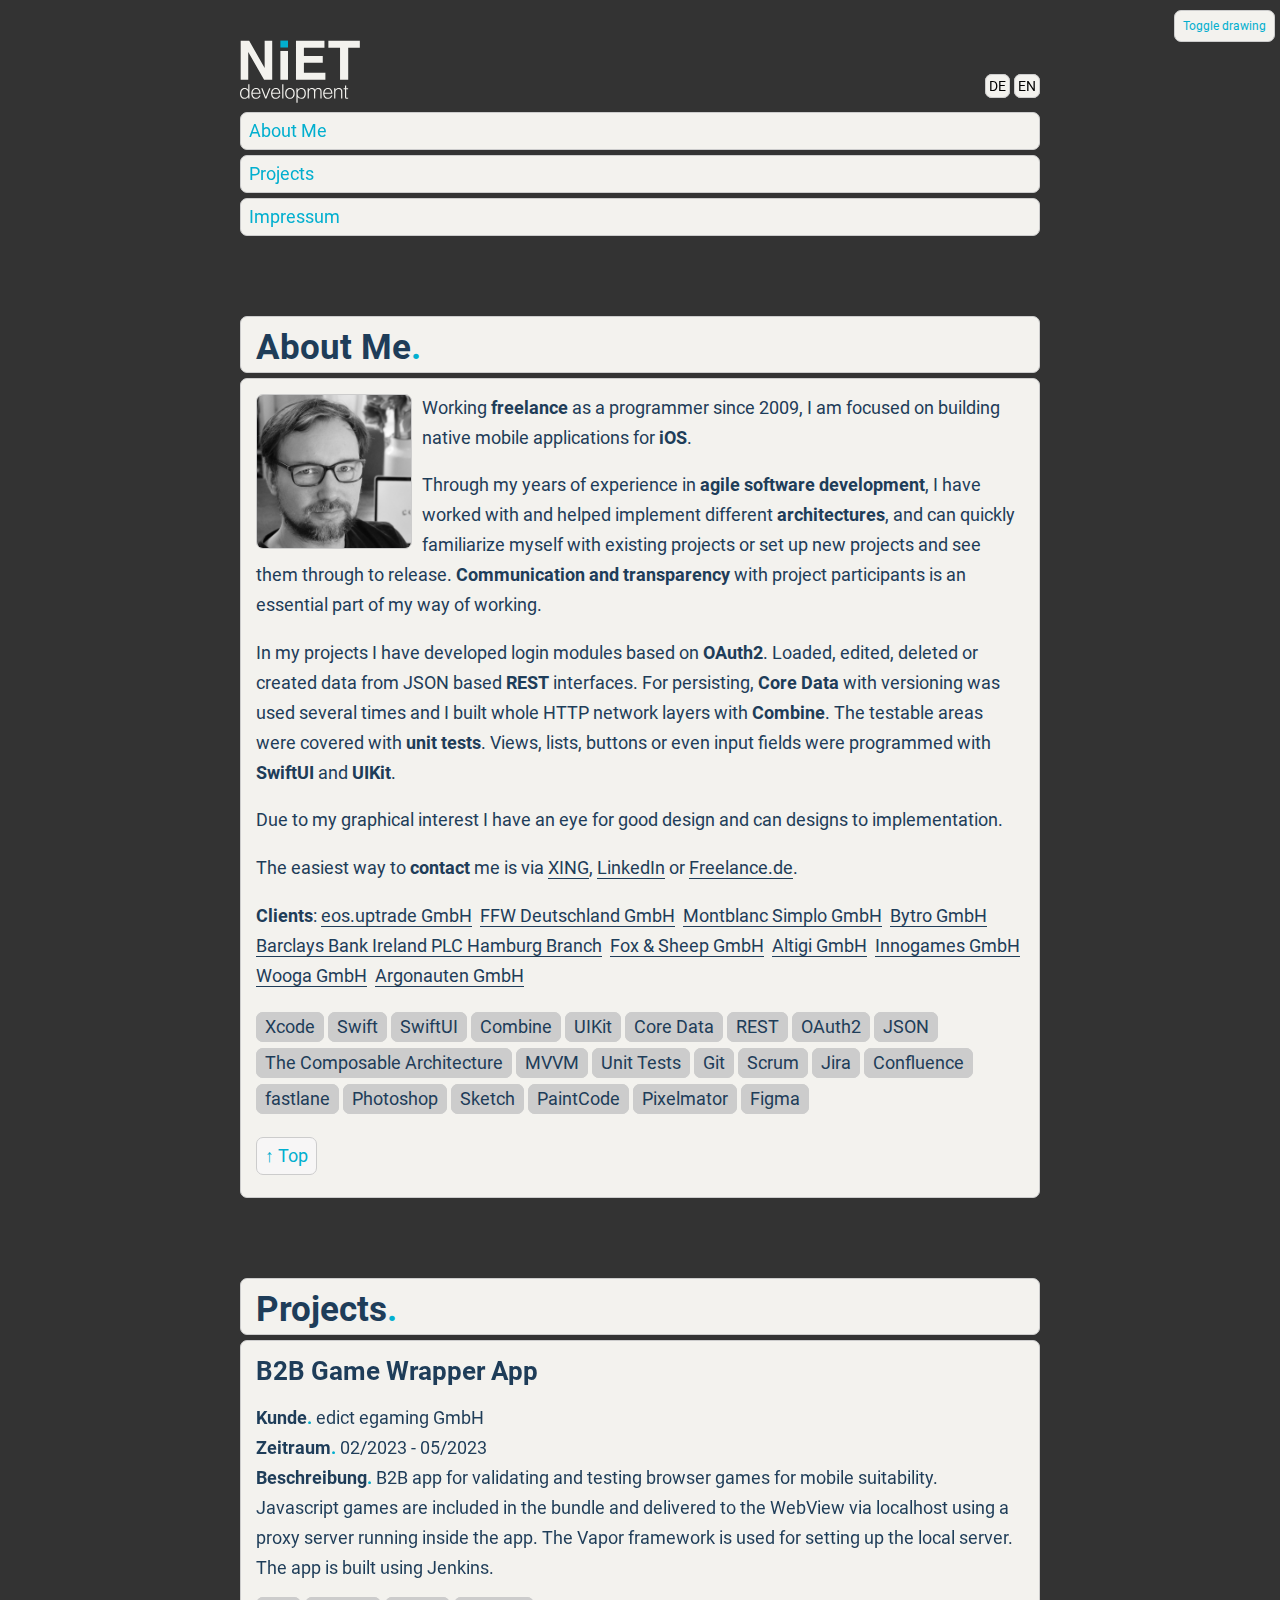
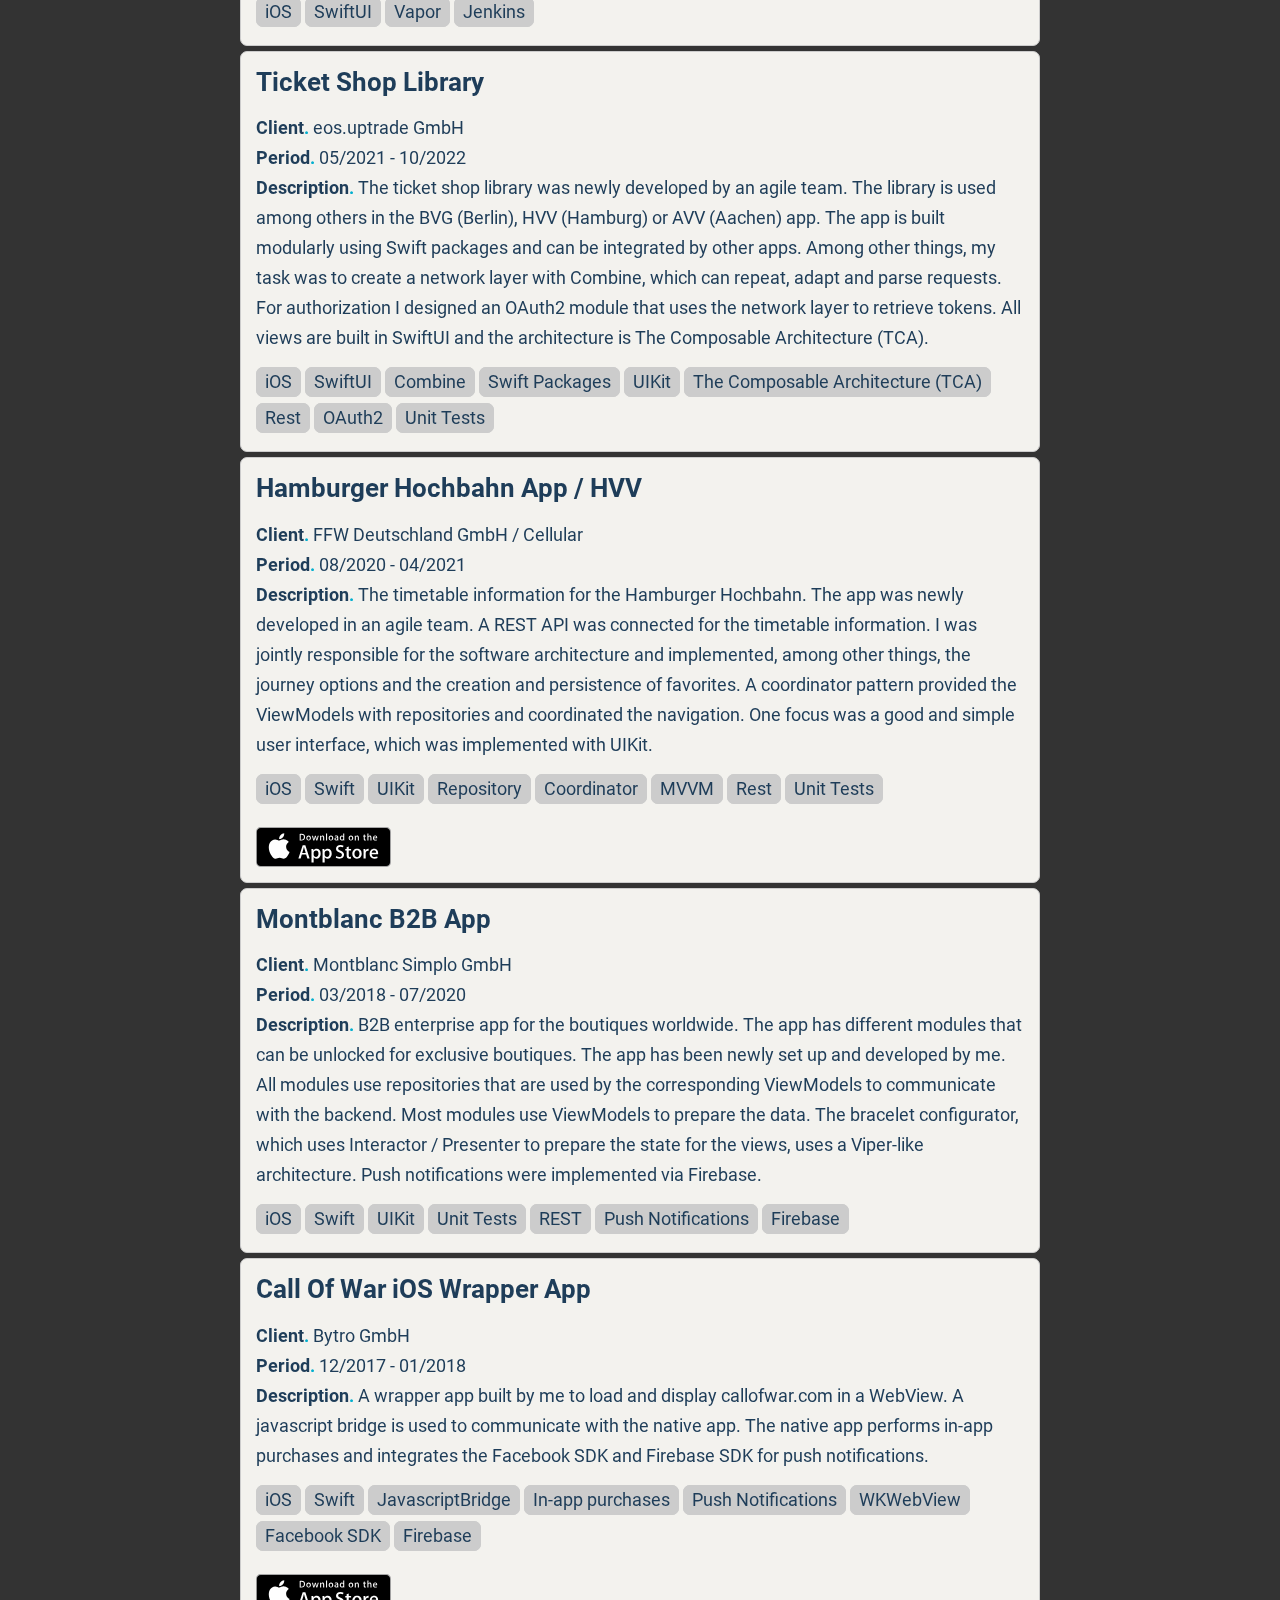
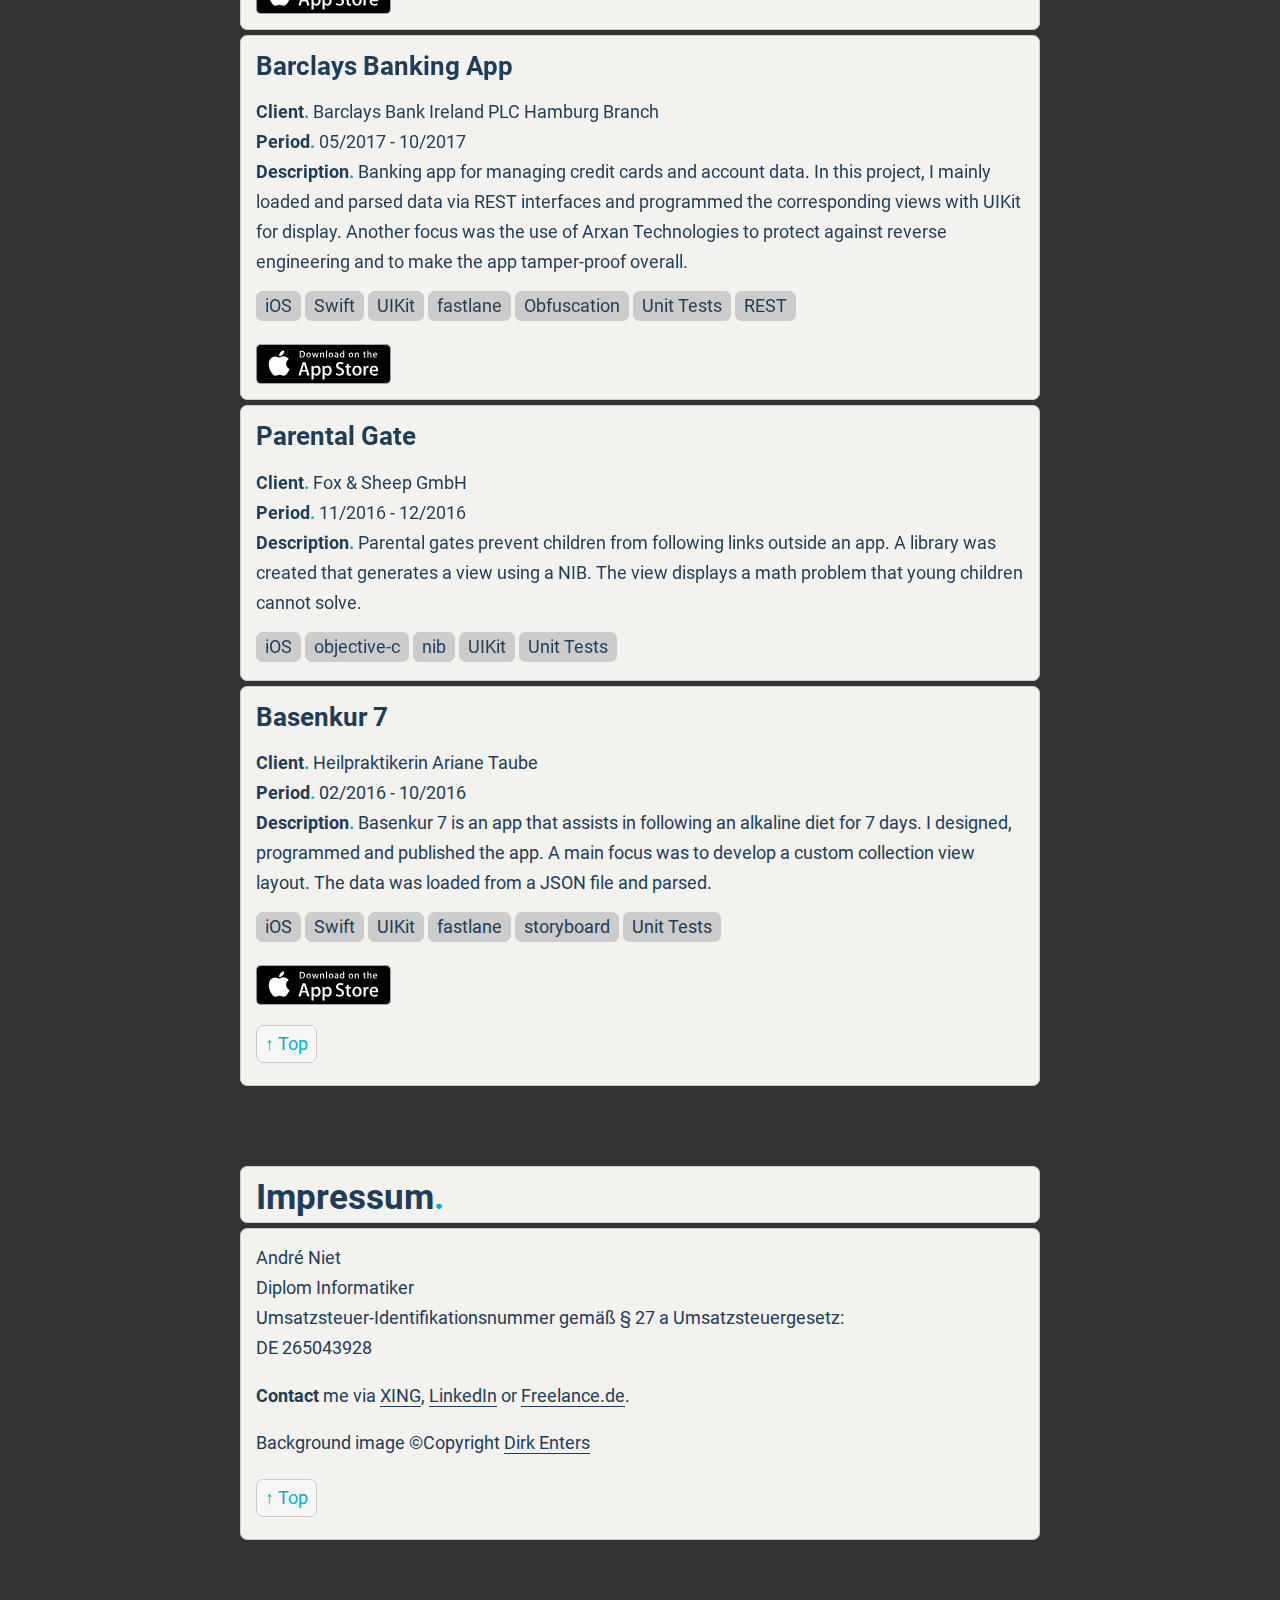
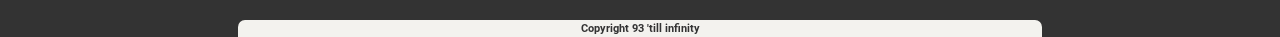
==== commit 81cecbcd: "Type in en fixed" ====
--- a/index_en.html
+++ b/index_en.html
@@ -178,7 +178,7 @@
                             <b>Period<span class="blue">.</span></b> 03/2018 - 07/2020
                         </div>
                         <div>
-                            <b>Description<span class="blue">.</span></b> B2B enterprise app for the boutiques worldwide. The app has different modules that can be unlocked for exclusive boutiques. The app has been newly set up and developed by me. All modules use repositories that are used by the corresponding ViewModels to communicate with the backend. Most modules use ViewModels to prepare the data. The bracelet configurator, which uses Interactorn / Presenters to prepare the state for the views, uses a Viper-like architecture. Push notifications were implemented via Firebase.
+                            <b>Description<span class="blue">.</span></b> B2B enterprise app for the boutiques worldwide. The app has different modules that can be unlocked for exclusive boutiques. The app has been newly set up and developed by me. All modules use repositories that are used by the corresponding ViewModels to communicate with the backend. Most modules use ViewModels to prepare the data. The bracelet configurator, which uses Interactor / Presenter to prepare the state for the views, uses a Viper-like architecture. Push notifications were implemented via Firebase.
                         </div>
                         <span class="line-height-tags">
                             <span class="tag border">iOS</span>
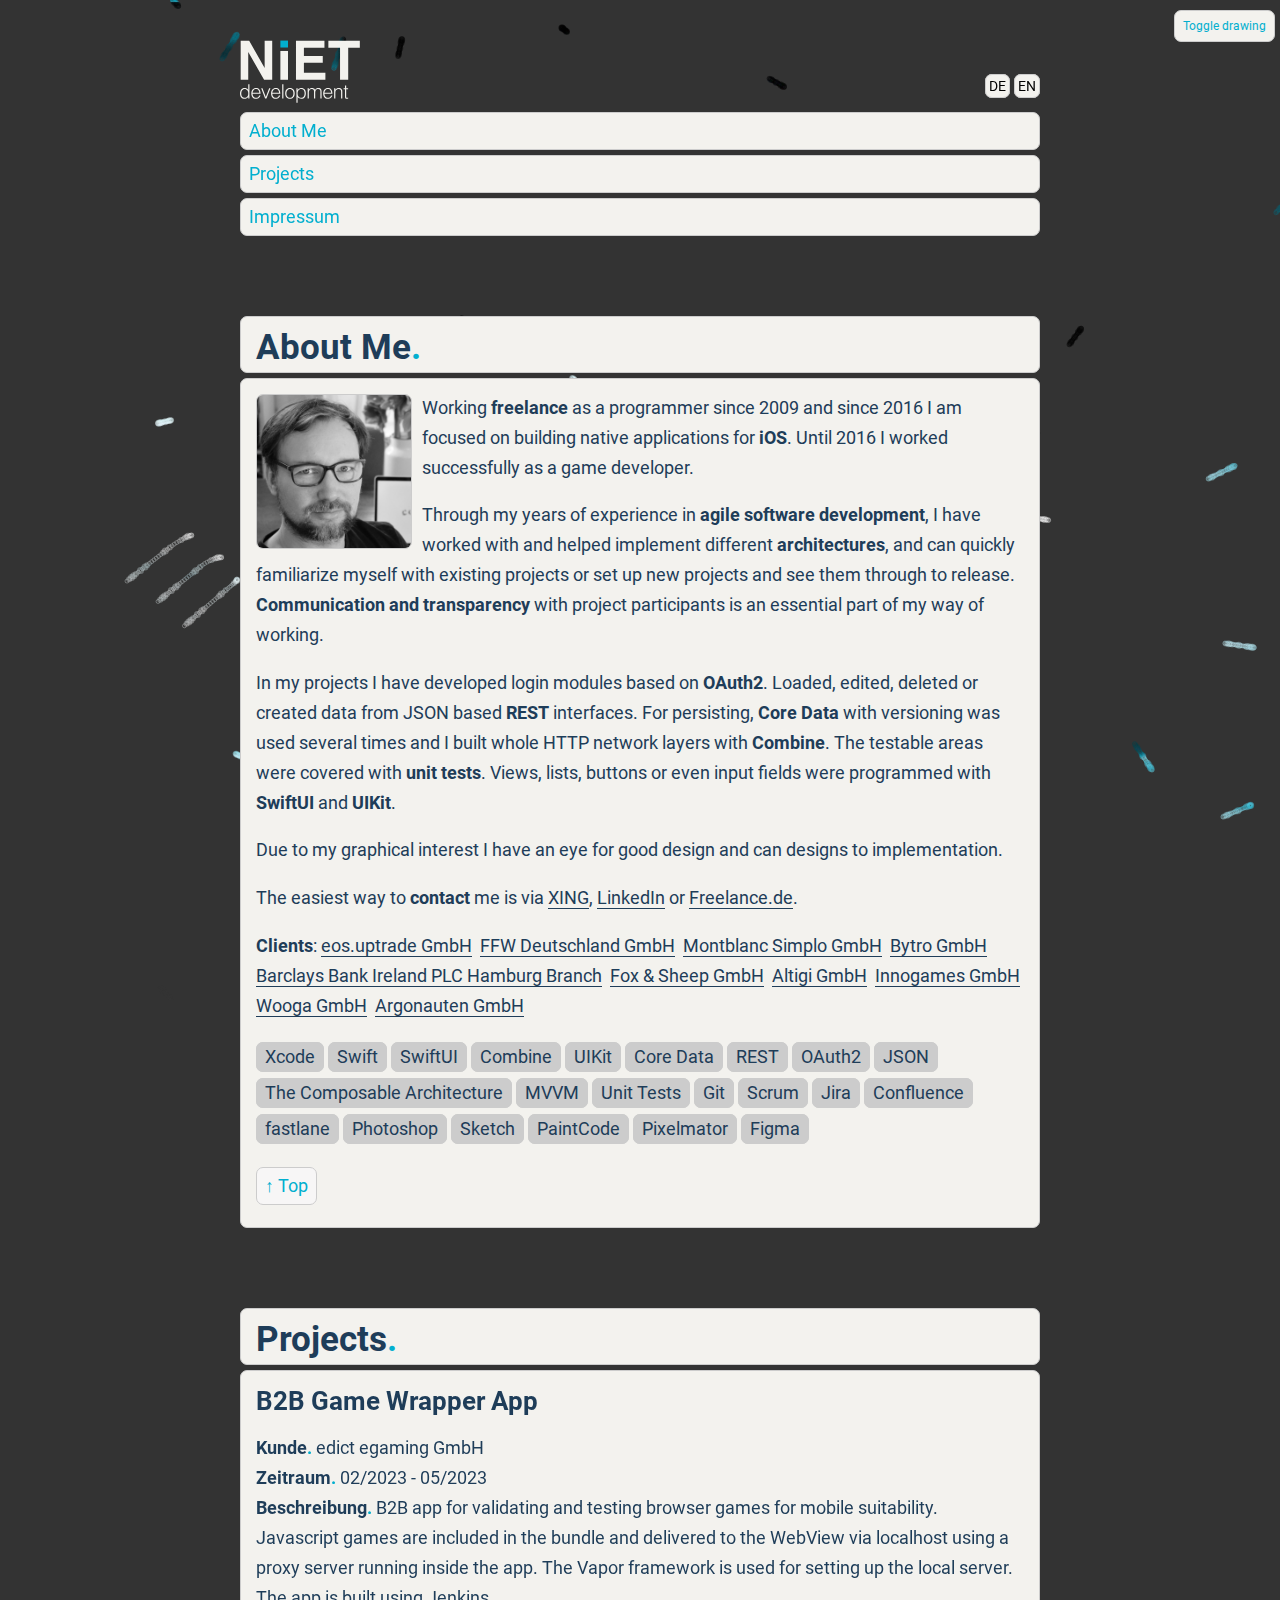
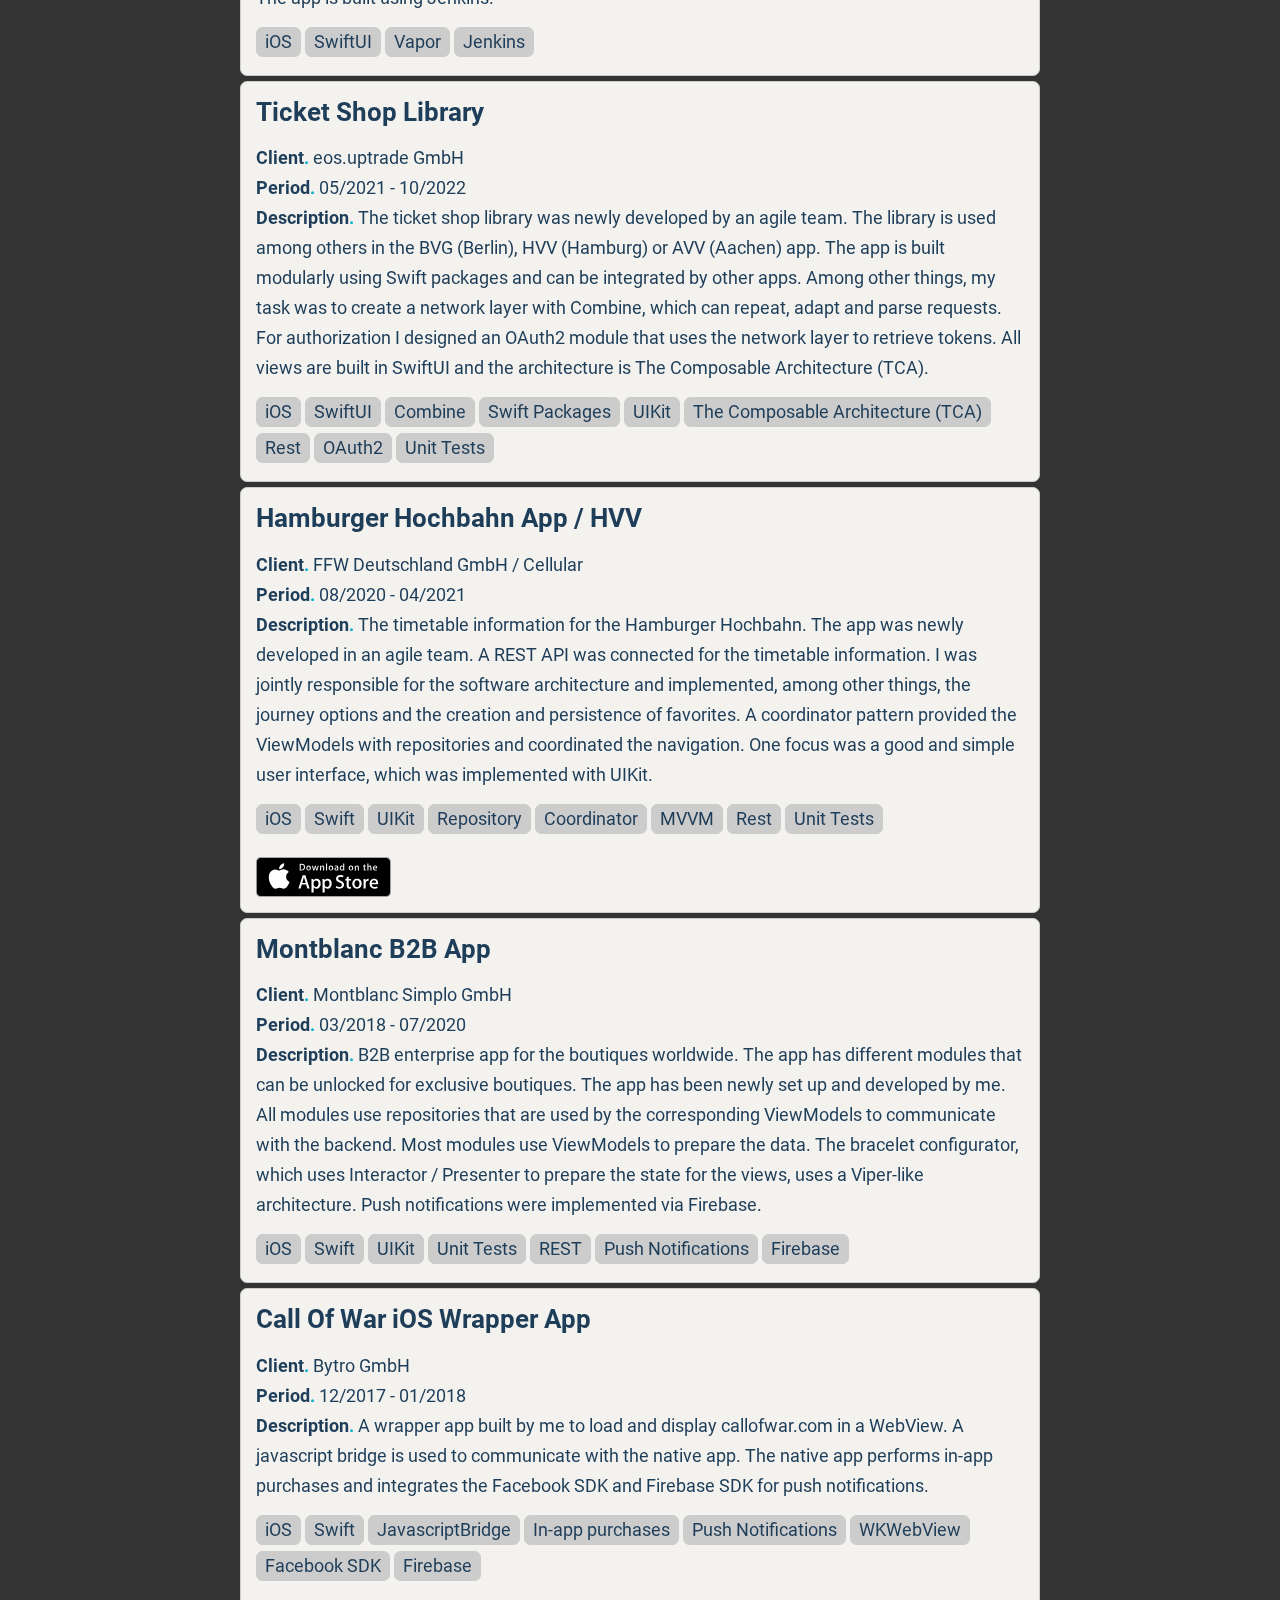
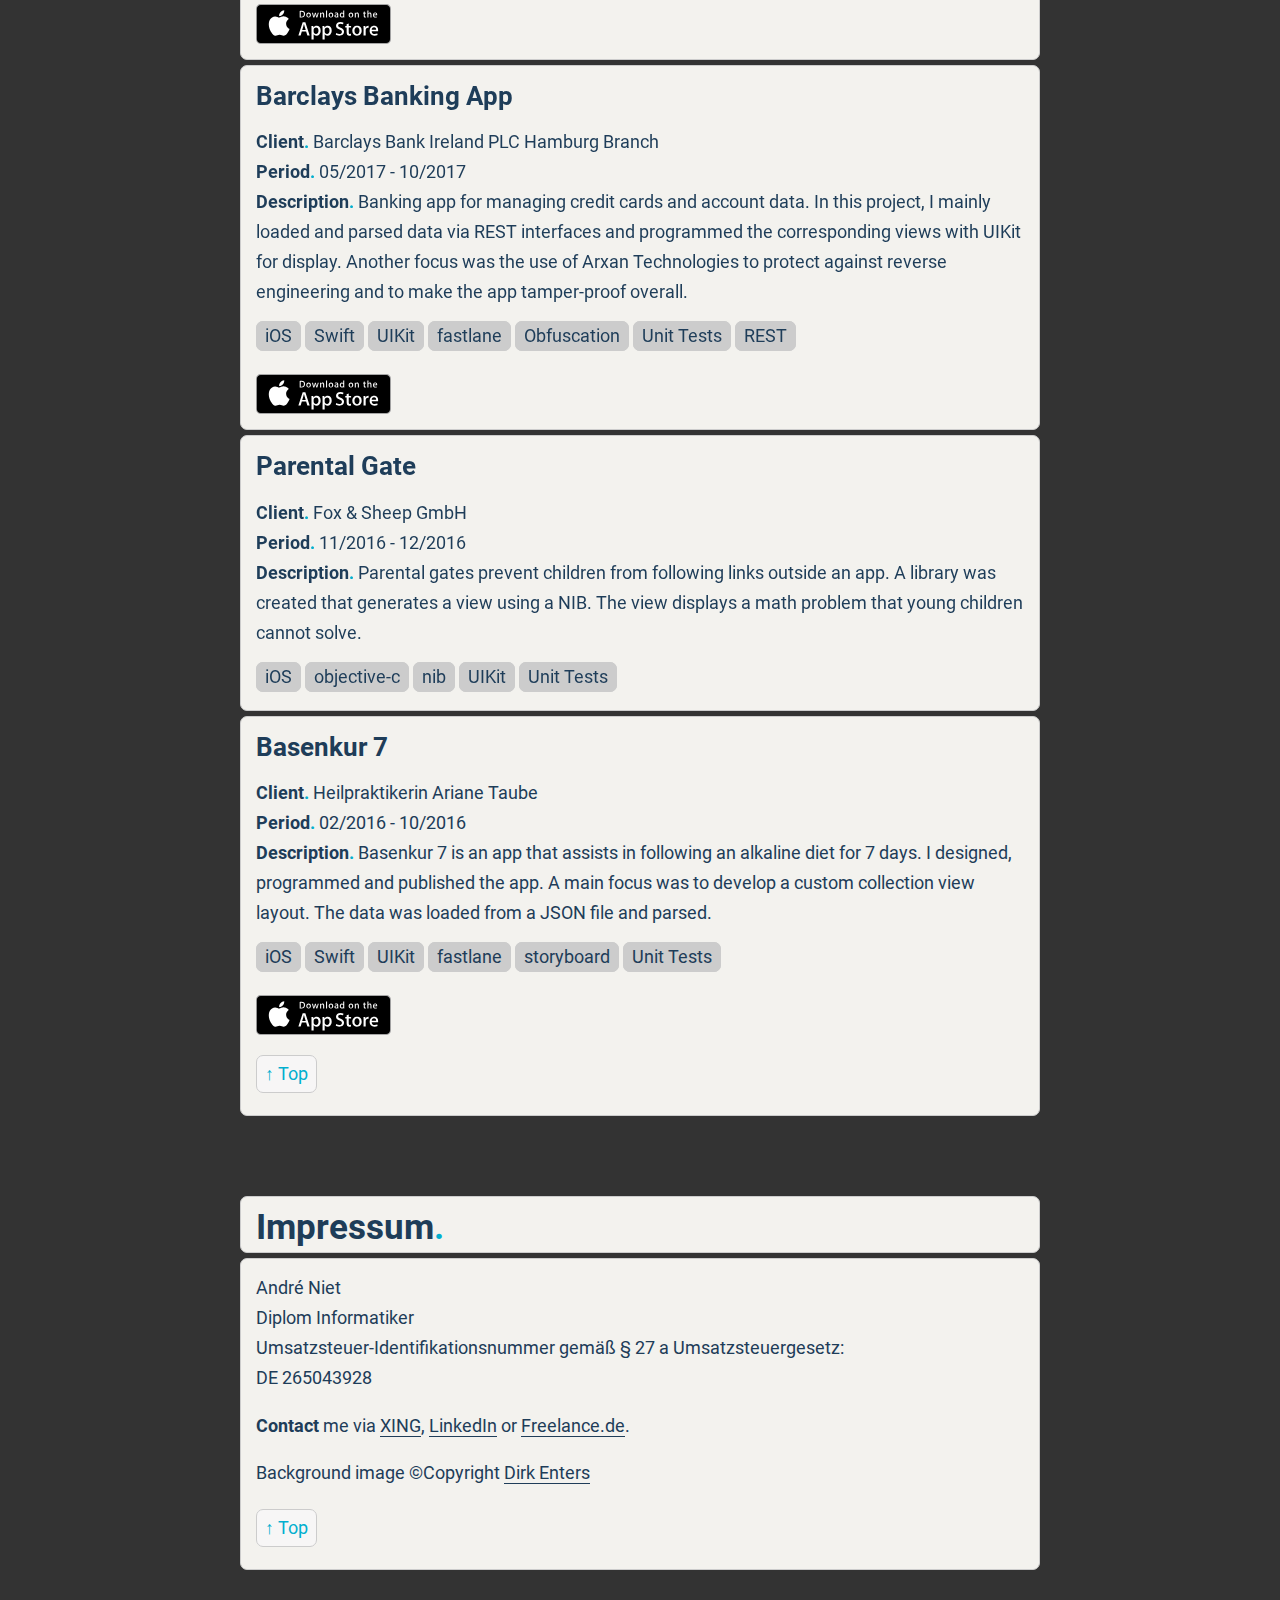
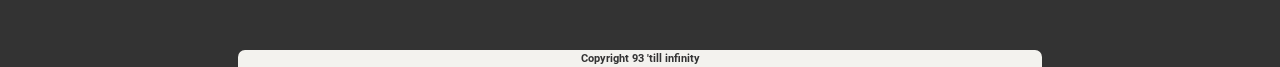
==== commit 2dd90df6: "Change background animation to boids" ====
--- a/index_en.html
+++ b/index_en.html
@@ -49,7 +49,8 @@
                     </section>
                     <div class="content border">
                         <div><img class="photo border" src="img/photo.jpg" alt="Photo" /></div>
-                        Working <b>freelance</b> as a programmer since 2009, I am focused on building native mobile applications for <b>iOS</b>.
+                        Working <b>freelance</b> as a programmer since 2009 and since 2016 I am focused on building native applications for <b>iOS</b>.
+			Until 2016 I worked successfully as a game developer.
                         <p>
                             Through my years of experience in <b>agile software development</b>, I have worked with and helped implement different <b>architectures</b>, and can quickly familiarize myself with existing projects or set up new projects and see them through to release. <b>Communication and transparency</b> with project participants is an essential part of my way of working.
                         </p>
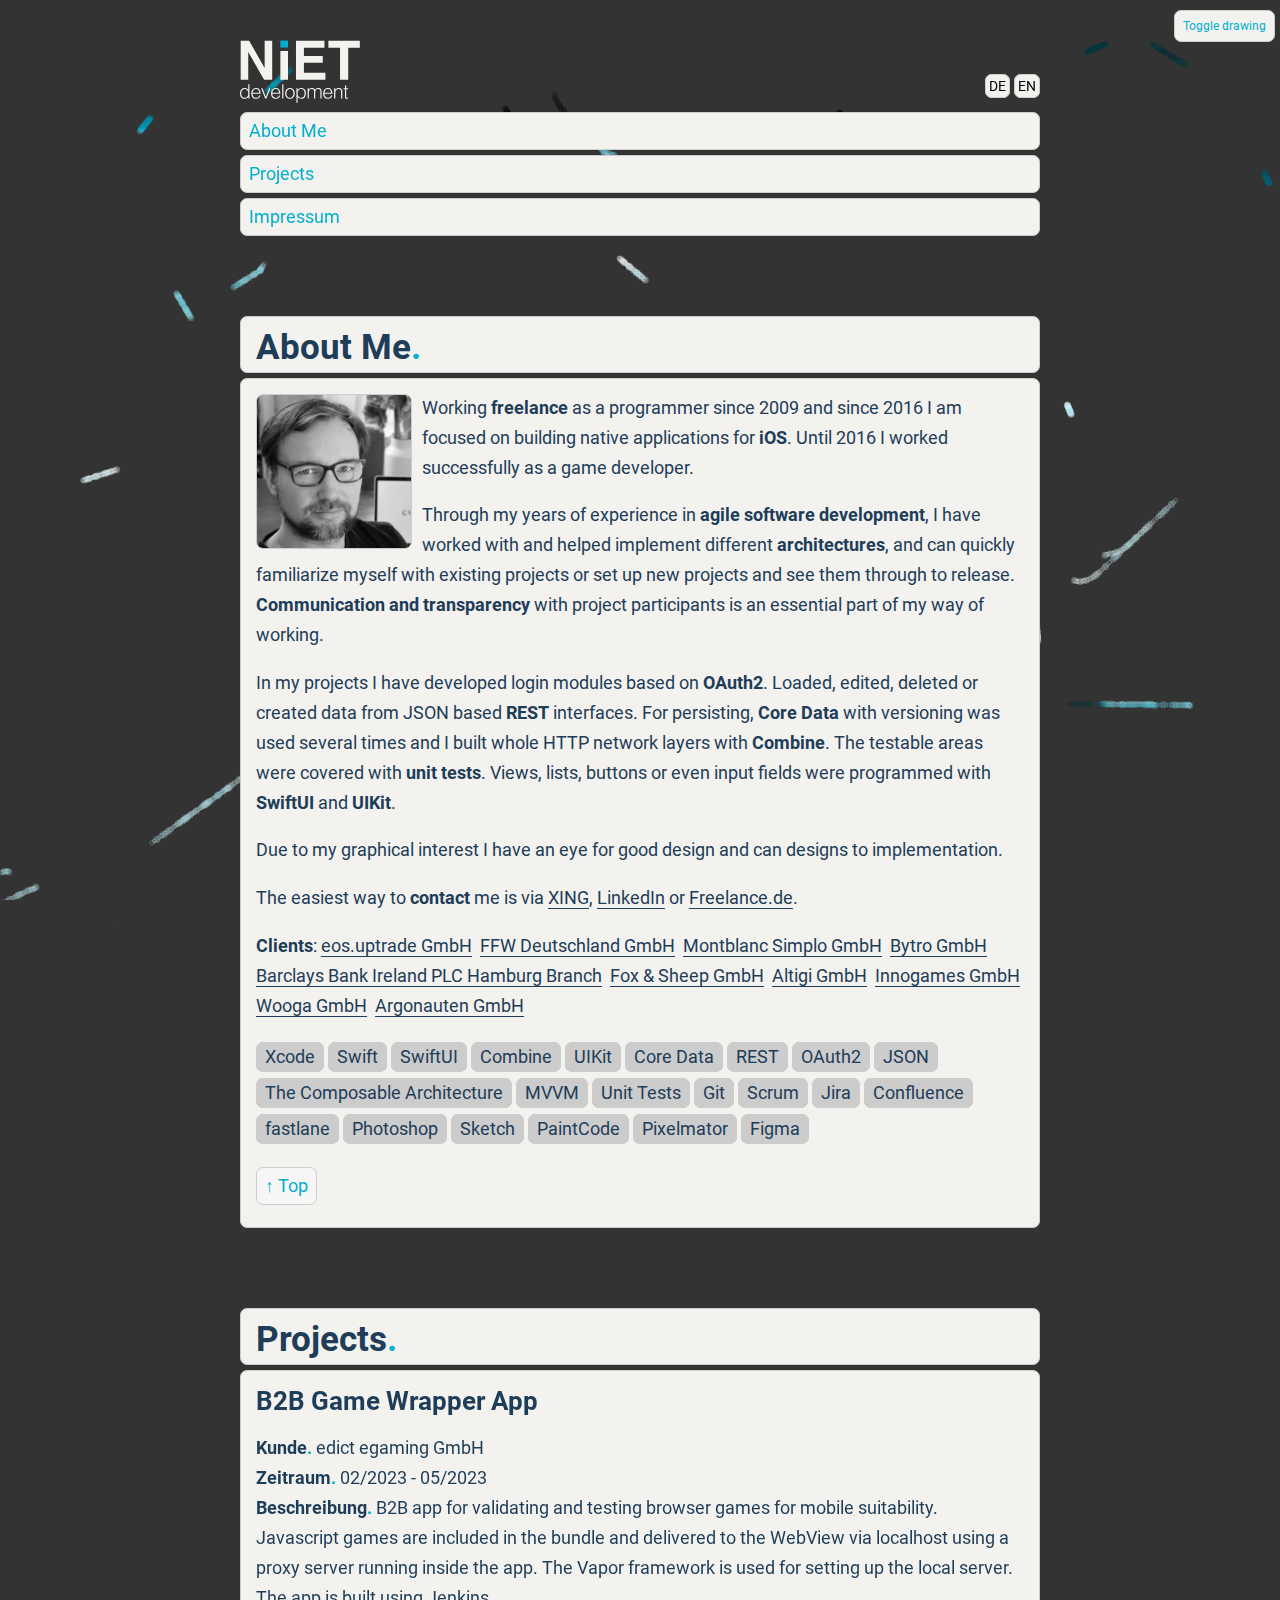
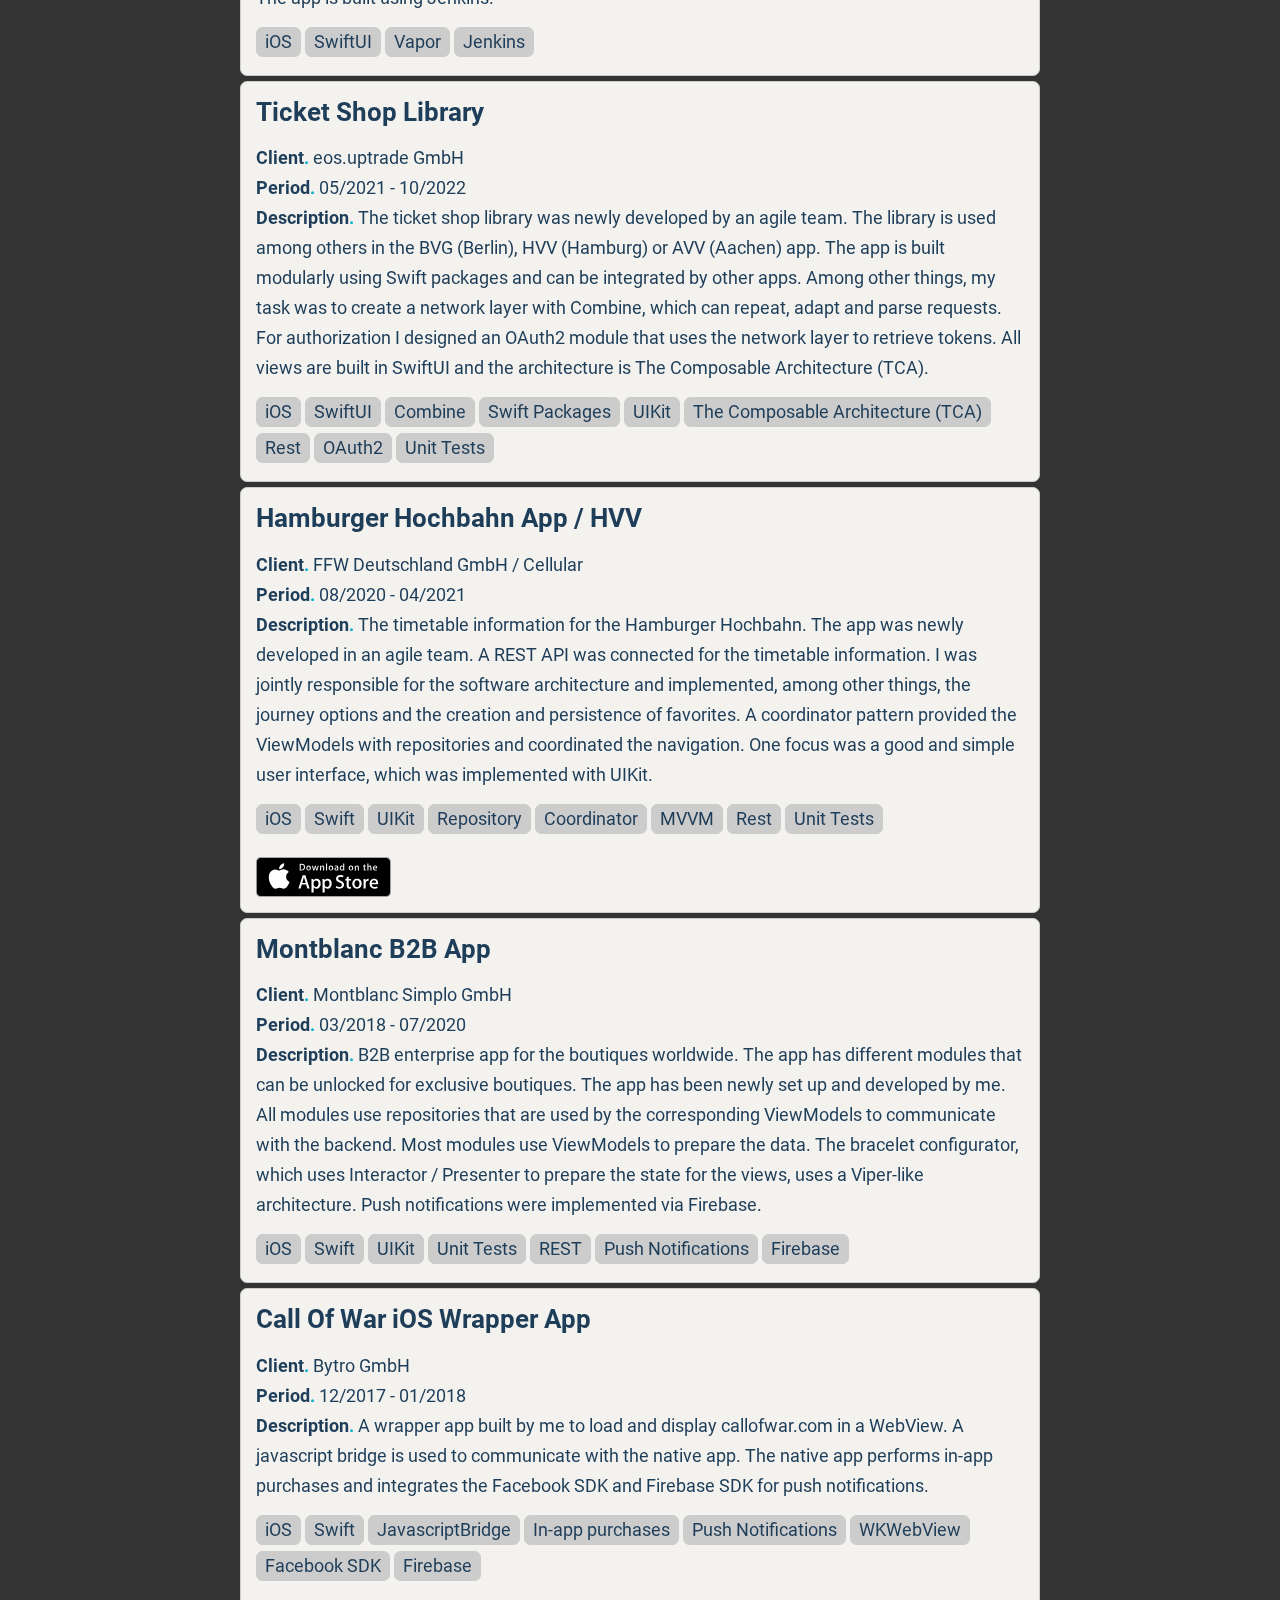
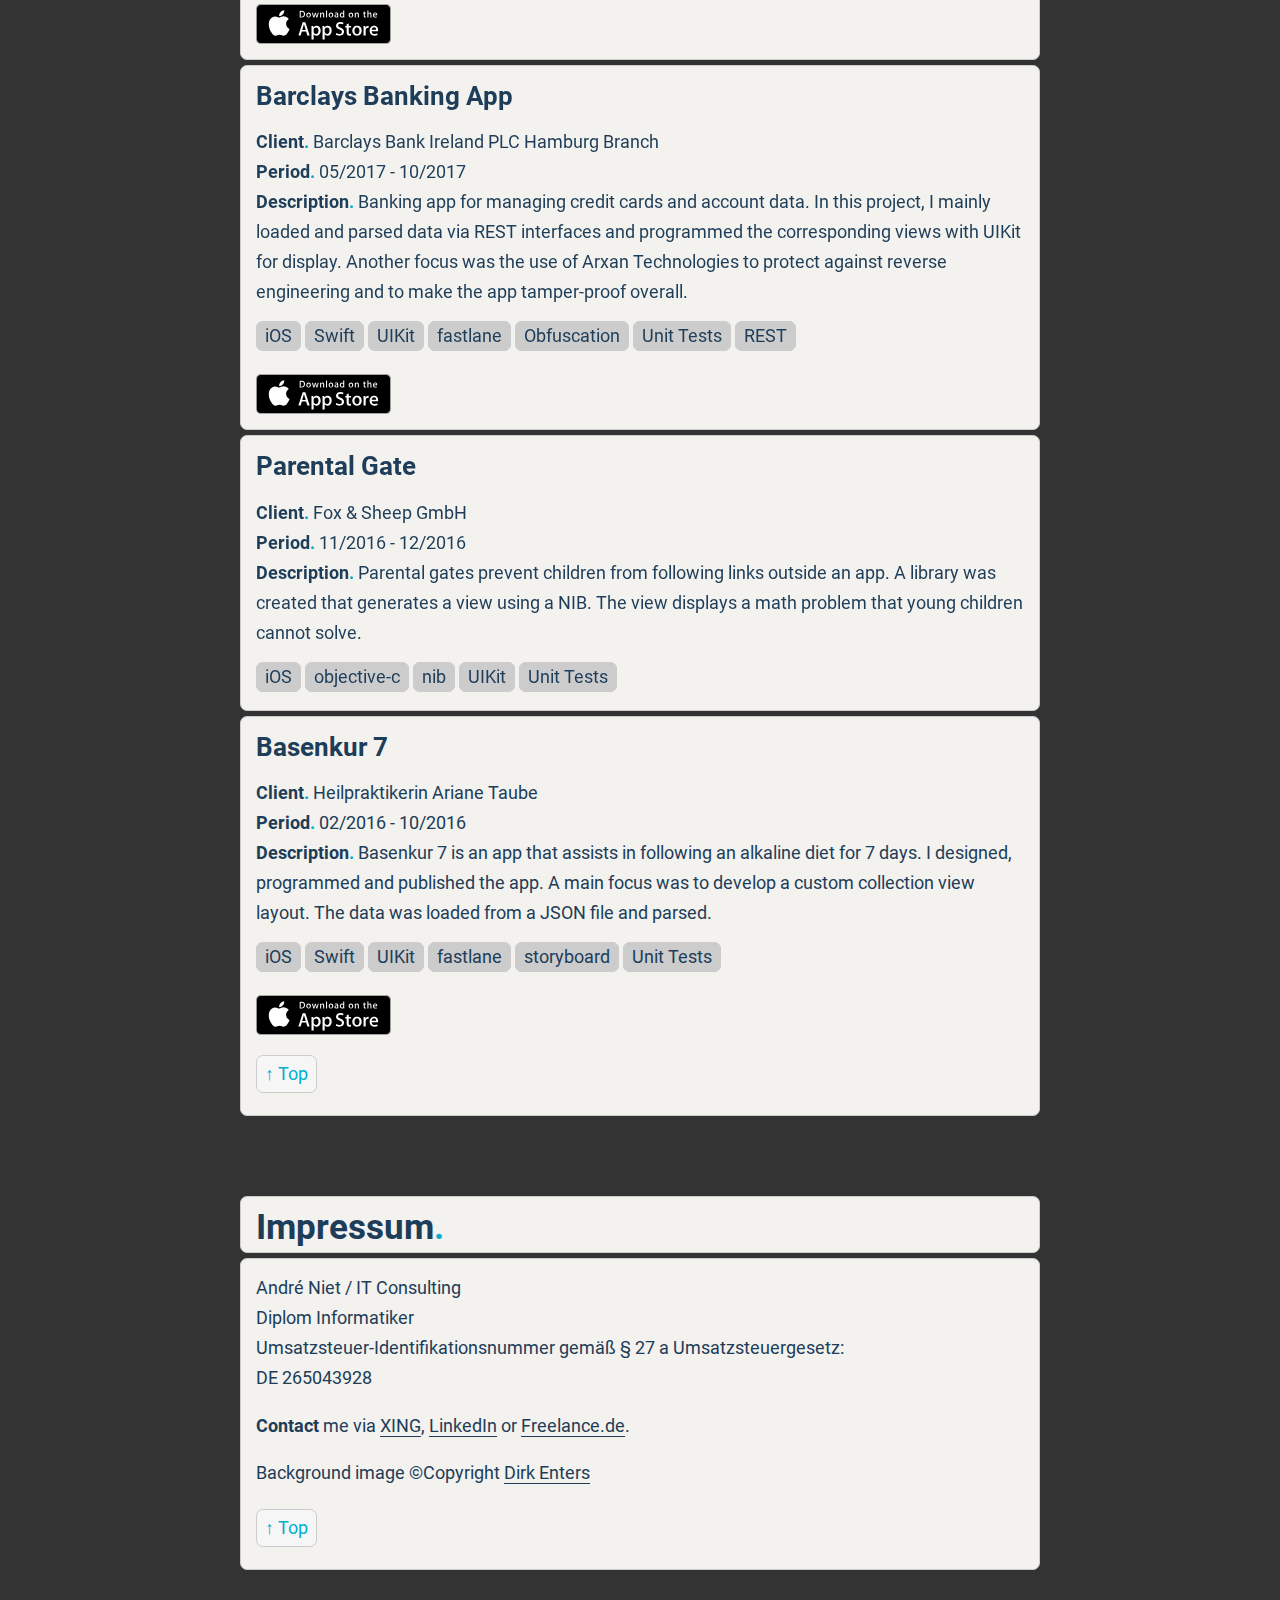
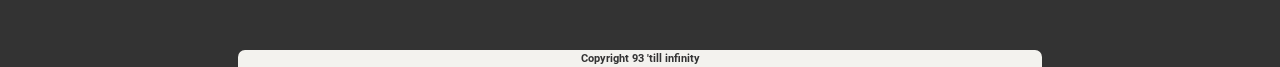
==== commit 8b63ee8d: "added IT-Consulting to impressum" ====
--- a/index_en.html
+++ b/index_en.html
@@ -293,7 +293,7 @@
                         <h1>Impressum<span class="blue">.</span></h1>
                     </section>
                     <div class="content border">
-                        André Niet<br />
+                        André Niet / IT Consulting<br />
                         Diplom Informatiker<br />
                         Umsatzsteuer-Identifikationsnummer gemäß § 27 a Umsatzsteuergesetz:<br />
                         DE 265043928<br />
